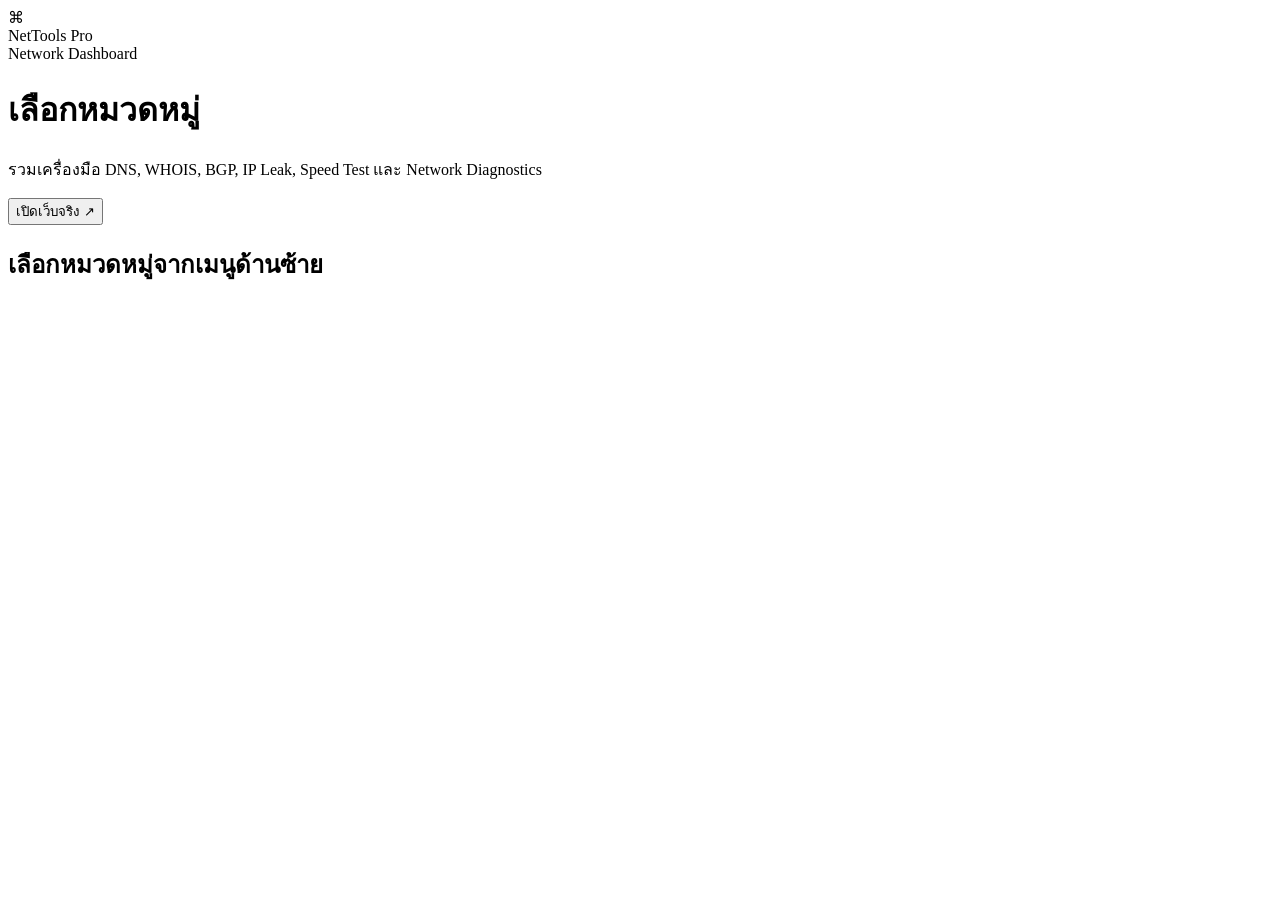
==== index.html @ 3ed97fb1 "Add split HTML entry point" ====
<!DOCTYPE html>
<html lang="th">
<head>
  <meta charset="UTF-8">
  <meta name="viewport" content="width=device-width, initial-scale=1.0">
  <title>NetTools Pro</title>
  <link rel="preconnect" href="https://fonts.googleapis.com">
  <link href="https://fonts.googleapis.com/css2?family=IBM+Plex+Sans+Thai:wght@400;500;600&family=IBM+Plex+Mono:wght@400;500&display=swap" rel="stylesheet">
  <link rel="stylesheet" href="style.css">
</head>
<body>
  <div class="app">
    <aside class="sidebar">
      <div class="brand">
        <div class="brand-icon">⌘</div>
        <div>
          <div class="brand-title">NetTools Pro</div>
          <div class="brand-sub">Network Dashboard</div>
        </div>
      </div>
      <nav class="nav-list" id="nav-list"></nav>
    </aside>

    <main class="main">
      <header class="topbar">
        <div class="topbar-info">
          <h1 id="page-title">เลือกหมวดหมู่</h1>
          <p id="page-sub">รวมเครื่องมือ DNS, WHOIS, BGP, IP Leak, Speed Test และ Network Diagnostics</p>
        </div>
        <div class="actions">
          <button class="btn ghost" id="btn-back" onclick="backToGrid()" hidden>← กลับ</button>
          <button class="btn primary" onclick="openCurrentTool()">เปิดเว็บจริง ↗</button>
        </div>
      </header>

      <section class="grid-wrap" id="grid-wrap">
        <div class="grid-header">
          <h2 id="grid-category-label">เลือกหมวดหมู่จากเมนูด้านซ้าย</h2>
        </div>
        <div class="grid" id="tools-grid"></div>
      </section>

      <section class="detail-panel" id="detail-panel" hidden>
        <div class="tab-bar">
          <button class="tab-btn active" id="tab-info-btn" onclick="switchTab('info')">รายละเอียด</button>
          <button class="tab-btn" id="tab-functions-btn" onclick="switchTab('functions')">ฟังก์ชัน</button>
          <button class="tab-btn" id="tab-iframe-btn" onclick="switchTab('iframe')">เปิดเว็บ</button>
        </div>

        <div class="tab-content active" id="tab-info">
          <div class="scroll" id="info-content"></div>
        </div>

        <div class="tab-content" id="tab-functions">
          <div class="scroll">
            <div class="section-title">คำอธิบายฟังก์ชัน JavaScript ทั้งหมด</div>
            <div class="function-grid" id="function-docs"></div>
          </div>
        </div>

        <div class="tab-content" id="tab-iframe">
          <div class="iframe-bar">
            <div class="url-box" id="iframe-url-display">about:blank</div>
            <button class="btn ghost" onclick="reloadIframe()">โหลดใหม่</button>
            <button class="btn primary" onclick="openInNewTab()">Tab ใหม่ ↗</button>
          </div>
          <div class="iframe-container">
            <div class="loading" id="iframe-loading"><div class="spinner"></div><span>กำลังโหลด...</span></div>
            <iframe id="main-iframe" title="External network tool" src="about:blank" sandbox="allow-scripts allow-same-origin allow-forms allow-popups allow-popups-to-escape-sandbox" onload="iframeLoaded()"></iframe>
            <div class="blocked" id="iframe-blocked" hidden>
              <h3>เว็บไซต์นี้อาจไม่อนุญาตให้เปิดใน iframe</h3>
              <p>บางเว็บตั้งค่า X-Frame-Options หรือ Content-Security-Policy ไว้ ให้กดเปิดใน Tab ใหม่แทน</p>
              <button class="btn primary" onclick="openInNewTab()">เปิดใน Tab ใหม่ ↗</button>
            </div>
          </div>
        </div>
      </section>
    </main>
  </div>
  <script src="script.js"></script>
</body>
</html>
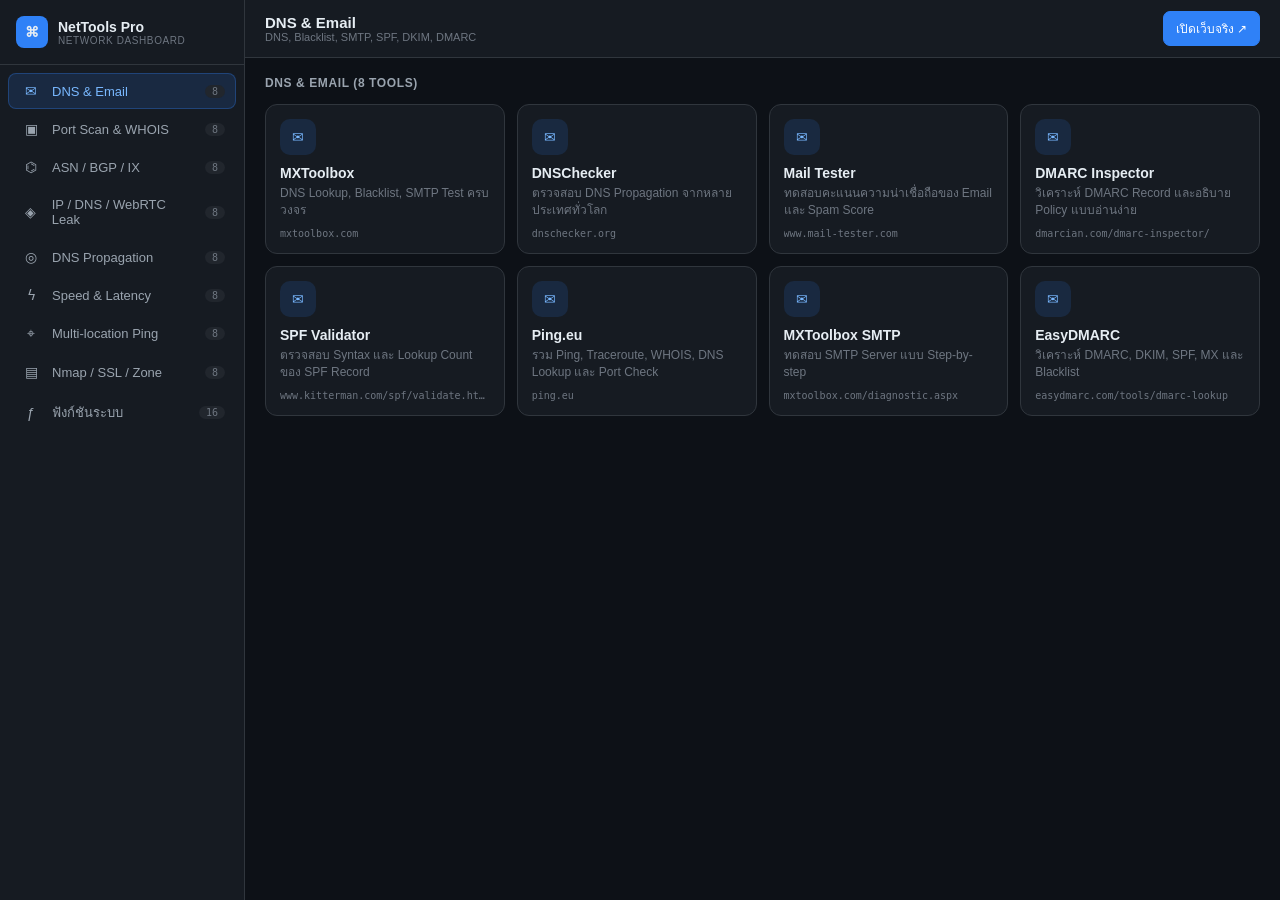
==== commit 3cacc8fe: "Rename function tab description to tool documentation" ====
--- a/index.html
+++ b/index.html
@@ -53,7 +53,7 @@
 
         <div class="tab-content" id="tab-functions">
           <div class="scroll">
-            <div class="section-title">คำอธิบายฟังก์ชัน JavaScript ทั้งหมด</div>
+            <div class="section-title">คำอธิบายเว็บไซต์ / เมนู / ข้อมูลในหน้านี้</div>
             <div class="function-grid" id="function-docs"></div>
           </div>
         </div>
--- a/style.css
+++ b/style.css
@@ -0,0 +1,3 @@
+*{box-sizing:border-box;margin:0;padding:0}
+:root{--bg:#0d1117;--bg2:#161b22;--bg3:#1c2128;--bg4:#21262d;--border:#30363d;--border2:#3d444d;--text:#e6edf3;--text2:#9aa4af;--text3:#6e7681;--accent:#2f81f7;--accent2:#1f6feb;--green:#3fb950;--yellow:#d29922;--red:#f85149;--purple:#a371f7;--orange:#f0883e;--font:'IBM Plex Sans Thai',sans-serif;--mono:'IBM Plex Mono',monospace}
+html,body{height:100%;overflow:hidden}body{font-family:var(--font);background:var(--bg);color:var(--text);font-size:14px}.app{display:flex;height:100vh}.sidebar{width:245px;background:var(--bg2);border-right:1px solid var(--border);display:flex;flex-direction:column}.brand{padding:16px;border-bottom:1px solid var(--border);display:flex;align-items:center;gap:10px}.brand-icon{width:32px;height:32px;border-radius:8px;background:var(--accent);display:grid;place-items:center;font-weight:700}.brand-title{font-weight:600}.brand-sub{font-size:10px;color:var(--text3);text-transform:uppercase;letter-spacing:.06em}.nav-list{padding:8px;overflow:auto}.nav-item{display:flex;align-items:center;gap:9px;padding:9px 10px;margin-bottom:2px;border-radius:8px;color:var(--text2);cursor:pointer;border:1px solid transparent;transition:.15s}.nav-item:hover{background:var(--bg3);color:var(--text)}.nav-item.active{background:rgba(47,129,247,.15);color:#79b8ff;border-color:rgba(47,129,247,.3)}.nav-icon{width:24px;text-align:center}.nav-label{font-size:13px;font-weight:500}.nav-badge{margin-left:auto;font-family:var(--mono);font-size:10px;background:var(--bg4);color:var(--text3);padding:1px 7px;border-radius:99px}.main{flex:1;display:flex;flex-direction:column;min-width:0}.topbar{height:58px;display:flex;align-items:center;gap:12px;padding:0 20px;border-bottom:1px solid var(--border);background:var(--bg2)}.topbar-info{flex:1;min-width:0}.topbar h1{font-size:15px}.topbar p{font-size:11px;color:var(--text3);white-space:nowrap;overflow:hidden;text-overflow:ellipsis}.actions{display:flex;gap:8px}.btn{border:1px solid var(--border2);border-radius:7px;padding:7px 12px;font-family:var(--font);font-size:12px;font-weight:500;cursor:pointer;white-space:nowrap}.btn.primary{background:var(--accent);border-color:var(--accent);color:white}.btn.primary:hover{background:var(--accent2)}.btn.ghost{background:transparent;color:var(--text2)}.btn.ghost:hover{background:var(--bg4);color:var(--text)}.grid-wrap{flex:1;overflow:auto;padding:18px 20px}.grid-header{display:flex;justify-content:space-between;margin-bottom:14px}.grid-header h2,.section-title{font-size:12px;color:var(--text2);letter-spacing:.05em;text-transform:uppercase}.grid{display:grid;grid-template-columns:repeat(auto-fill,minmax(210px,1fr));gap:12px}.tool-card{background:var(--bg2);border:1px solid var(--border);border-radius:12px;padding:14px;cursor:pointer;transition:.15s;min-height:132px}.tool-card:hover{background:var(--bg3);border-color:var(--border2);transform:translateY(-1px)}.tool-top{display:flex;justify-content:space-between;gap:10px;margin-bottom:10px}.tool-icon{width:36px;height:36px;border-radius:10px;display:grid;place-items:center}.tool-open{opacity:0;height:27px}.tool-card:hover .tool-open{opacity:1}.tool-name{font-size:14px;font-weight:600;margin-bottom:4px}.tool-desc{font-size:12px;color:var(--text3);line-height:1.45}.tool-url{font-family:var(--mono);font-size:10px;color:var(--text3);margin-top:8px;white-space:nowrap;overflow:hidden;text-overflow:ellipsis}.detail-panel{flex:1;display:flex;flex-direction:column;overflow:hidden}.detail-panel[hidden],.grid-wrap[hidden],#btn-back[hidden]{display:none}.tab-bar{display:flex;background:var(--bg2);border-bottom:1px solid var(--border);padding:0 20px}.tab-btn{background:none;border:0;border-bottom:2px solid transparent;color:var(--text3);font-family:var(--font);font-size:13px;padding:12px 15px;cursor:pointer}.tab-btn:hover{color:var(--text2)}.tab-btn.active{color:#79b8ff;border-bottom-color:var(--accent)}.tab-content{display:none;flex:1;overflow:hidden}.tab-content.active{display:flex;flex-direction:column}.scroll{flex:1;overflow:auto;padding:22px}.hero{display:flex;gap:15px;align-items:flex-start;border-bottom:1px solid var(--border);padding-bottom:18px;margin-bottom:18px}.hero-icon{width:54px;height:54px;border-radius:14px;display:grid;place-items:center;font-size:24px}.hero h2{font-size:20px;margin-bottom:4px}.hero-url{font-family:var(--mono);font-size:11px;color:var(--text3);margin-bottom:8px}.tags{display:flex;gap:6px;flex-wrap:wrap}.tag{font-size:11px;padding:2px 8px;border:1px solid var(--border2);border-radius:99px;color:#79b8ff;background:rgba(47,129,247,.1)}.info-section{margin-bottom:18px}.info-section h3{font-size:12px;color:var(--text3);text-transform:uppercase;letter-spacing:.06em;margin-bottom:9px}.info-section p,.info-section li{color:var(--text2);line-height:1.65}.info-section ul{padding-left:18px}.meta-grid{display:grid;grid-template-columns:repeat(auto-fit,minmax(150px,1fr));gap:8px}.meta{background:var(--bg2);border:1px solid var(--border);border-radius:10px;padding:10px}.meta span{display:block;font-size:10px;color:var(--text3);text-transform:uppercase}.meta b{font-size:13px}.function-grid{display:grid;grid-template-columns:repeat(auto-fill,minmax(280px,1fr));gap:12px;margin-top:14px}.function-card{background:var(--bg2);border:1px solid var(--border);border-radius:12px;padding:14px}.function-card code{font-family:var(--mono);color:#79b8ff;font-size:13px}.function-card p{color:var(--text2);line-height:1.55;margin:8px 0}.function-card ul{padding-left:18px;color:var(--text3);line-height:1.55;font-size:12px}.iframe-bar{display:flex;gap:10px;align-items:center;background:var(--bg3);border-bottom:1px solid var(--border);padding:9px 20px}.url-box{flex:1;font-family:var(--mono);font-size:12px;color:var(--text2);background:var(--bg);border:1px solid var(--border);border-radius:7px;padding:7px 10px;white-space:nowrap;overflow:hidden;text-overflow:ellipsis}.iframe-container{position:relative;flex:1;overflow:hidden}.iframe-container iframe{width:100%;height:100%;border:0;background:white}.loading,.blocked{position:absolute;inset:0;display:flex;align-items:center;justify-content:center;flex-direction:column;gap:12px;background:var(--bg);z-index:2;text-align:center;padding:20px}.loading[hidden],.blocked[hidden]{display:none}.spinner{width:30px;height:30px;border-radius:50%;border:2px solid var(--border2);border-top-color:var(--accent);animation:spin .8s linear infinite}@keyframes spin{to{transform:rotate(360deg)}}.blocked p{max-width:440px;color:var(--text3);line-height:1.6}.c-blue{background:rgba(47,129,247,.14);color:#79b8ff}.c-orange{background:rgba(240,136,62,.14);color:var(--orange)}.c-purple{background:rgba(163,113,247,.14);color:var(--purple)}.c-red{background:rgba(248,81,73,.12);color:#ffa198}.c-teal{background:rgba(86,211,100,.12);color:#56d364}.c-yellow{background:rgba(210,153,34,.14);color:var(--yellow)}.c-green{background:rgba(63,185,80,.14);color:var(--green)}.c-pink{background:rgba(219,97,162,.12);color:#f778ba}@media(max-width:760px){.sidebar{width:190px}.grid{grid-template-columns:1fr}.function-grid{grid-template-columns:1fr}.topbar{padding:0 12px}.btn{padding:6px 9px}.scroll{padding:16px}}
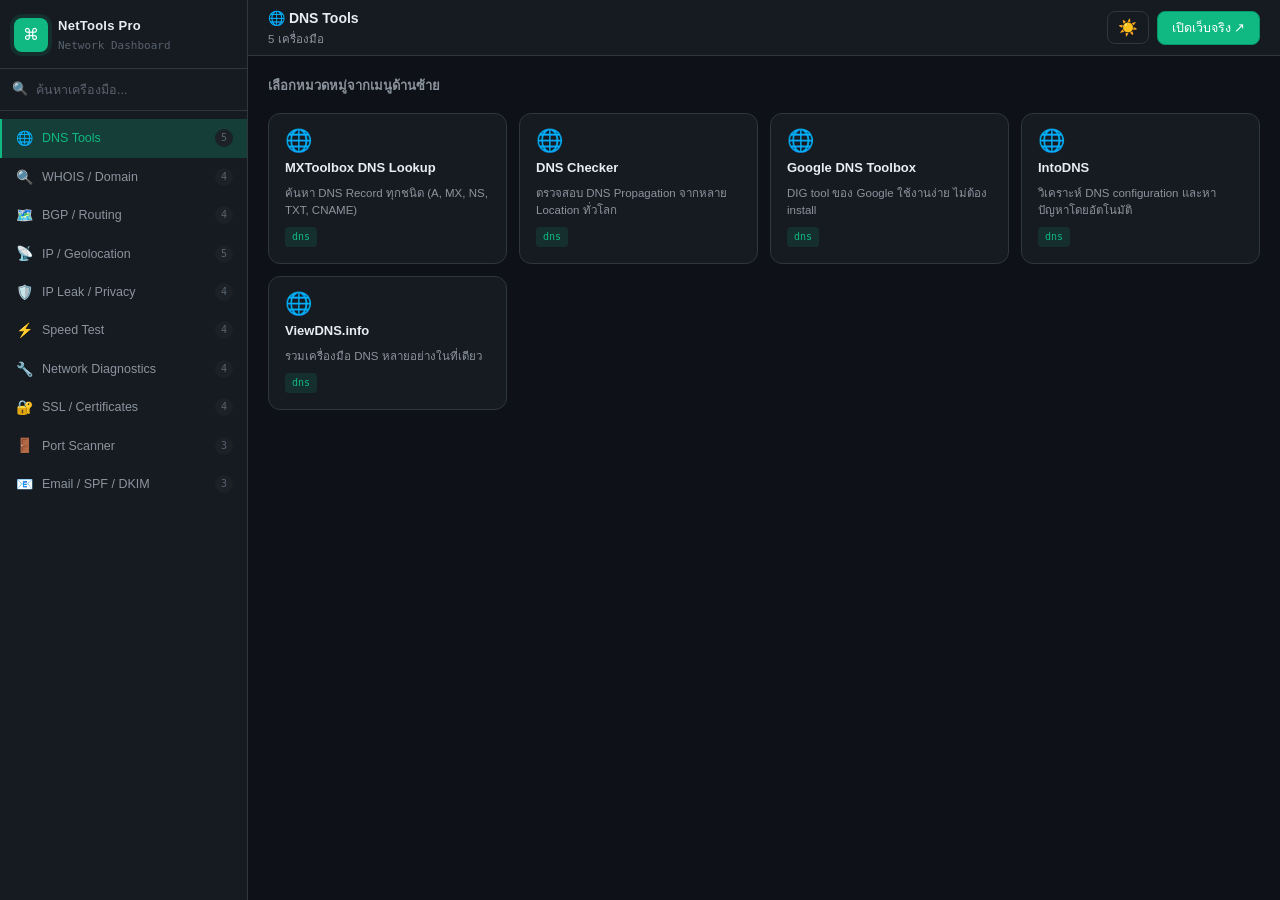
==== commit 03fa3f32: "feat: add all missing features - index.html: meta description, Open Graph tags, favicon SVG, CSP hea" ====
--- a/index.html
+++ b/index.html
@@ -1,37 +1,106 @@
 <!DOCTYPE html>
-<html lang="th">
+<html lang="th" data-theme="dark">
 <head>
   <meta charset="UTF-8">
   <meta name="viewport" content="width=device-width, initial-scale=1.0">
-  <title>NetTools Pro</title>
+  <meta name="description" content="NetTools Pro — รวมเครื่องมือ Network สำหรับ DNS, WHOIS, BGP, IP Leak, Speed Test และ Network Diagnostics ในที่เดียว">
+
+  <!-- Open Graph / Social Preview -->
+  <meta property="og:type" content="website">
+  <meta property="og:url" content="https://tools-network.vercel.app/">
+  <meta property="og:title" content="NetTools Pro — Network Dashboard">
+  <meta property="og:description" content="รวมเครื่องมือ Network สำหรับ DNS, WHOIS, BGP, IP Leak, Speed Test และ Network Diagnostics ในที่เดียว">
+  <meta property="og:image" content="https://tools-network.vercel.app/og-image.png">
+  <meta name="twitter:card" content="summary_large_image">
+  <meta name="twitter:title" content="NetTools Pro — Network Dashboard">
+  <meta name="twitter:description" content="รวมเครื่องมือ Network ในที่เดียว">
+
+  <!-- Security -->
+  <meta http-equiv="Content-Security-Policy" content="default-src 'self' https:; script-src 'self' 'unsafe-inline'; style-src 'self' 'unsafe-inline' https://fonts.googleapis.com; font-src https://fonts.gstatic.com; frame-src *;">
+
+  <!-- Favicon (SVG inline data URI) -->
+  <link rel="icon" type="image/svg+xml" href="data:image/svg+xml,<svg xmlns='http://www.w3.org/2000/svg' viewBox='0 0 32 32'><rect width='32' height='32' rx='8' fill='%2310b981'/><text x='16' y='22' text-anchor='middle' font-size='18' font-family='monospace' fill='white'>⌘</text></svg>">
+  <link rel="apple-touch-icon" href="data:image/svg+xml,<svg xmlns='http://www.w3.org/2000/svg' viewBox='0 0 32 32'><rect width='32' height='32' rx='8' fill='%2310b981'/><text x='16' y='22' text-anchor='middle' font-size='18' font-family='monospace' fill='white'>⌘</text></svg>">
+
+  <title>NetTools Pro — Network Dashboard</title>
+
   <link rel="preconnect" href="https://fonts.googleapis.com">
   <link href="https://fonts.googleapis.com/css2?family=IBM+Plex+Sans+Thai:wght@400;500;600&family=IBM+Plex+Mono:wght@400;500&display=swap" rel="stylesheet">
   <link rel="stylesheet" href="style.css">
 </head>
 <body>
+  <noscript>
+    <div style="padding:2rem;text-align:center;font-family:sans-serif;background:#1a1a1a;color:#fff;min-height:100vh;display:flex;align-items:center;justify-content:center;flex-direction:column;">
+      <h2>⚠️ JavaScript ถูกปิดใช้งาน</h2>
+      <p>NetTools Pro ต้องการ JavaScript เพื่อแสดงเครื่องมือ กรุณาเปิดใช้งาน JavaScript ในเบราว์เซอร์ของคุณ</p>
+    </div>
+  </noscript>
+
   <div class="app">
-    <aside class="sidebar">
+
+    <!-- Mobile overlay backdrop -->
+    <div class="sidebar-backdrop" id="sidebar-backdrop" onclick="closeSidebar()"></div>
+
+    <aside class="sidebar" id="sidebar">
       <div class="brand">
         <div class="brand-icon">⌘</div>
         <div>
           <div class="brand-title">NetTools Pro</div>
           <div class="brand-sub">Network Dashboard</div>
         </div>
+        <button class="sidebar-close-btn" onclick="closeSidebar()" aria-label="ปิดเมนู">✕</button>
       </div>
+
+      <!-- Search box in sidebar -->
+      <div class="sidebar-search">
+        <span class="search-icon">🔍</span>
+        <input
+          type="search"
+          id="tool-search"
+          placeholder="ค้นหาเครื่องมือ..."
+          autocomplete="off"
+          oninput="handleSearch(this.value)"
+        >
+        <button class="search-clear" id="search-clear" onclick="clearSearch()" hidden>✕</button>
+      </div>
+
       <nav class="nav-list" id="nav-list"></nav>
+
+      <!-- Favorites section -->
+      <div class="sidebar-section" id="favorites-section" hidden>
+        <div class="sidebar-section-title">⭐ รายการโปรด</div>
+        <nav class="nav-list fav-nav" id="fav-nav-list"></nav>
+      </div>
     </aside>
 
     <main class="main">
       <header class="topbar">
-        <div class="topbar-info">
-          <h1 id="page-title">เลือกหมวดหมู่</h1>
-          <p id="page-sub">รวมเครื่องมือ DNS, WHOIS, BGP, IP Leak, Speed Test และ Network Diagnostics</p>
+        <div class="topbar-left">
+          <!-- Mobile hamburger -->
+          <button class="hamburger-btn" id="hamburger-btn" onclick="openSidebar()" aria-label="เปิดเมนู">
+            <span></span><span></span><span></span>
+          </button>
+          <div class="topbar-info">
+            <h1 id="page-title">เลือกหมวดหมู่</h1>
+            <p id="page-sub">รวมเครื่องมือ DNS, WHOIS, BGP, IP Leak, Speed Test และ Network Diagnostics</p>
+          </div>
         </div>
         <div class="actions">
+          <button class="btn ghost icon-btn" id="theme-toggle" onclick="toggleTheme()" title="สลับธีม" aria-label="สลับ Dark/Light Mode">
+            <span id="theme-icon">☀️</span>
+          </button>
           <button class="btn ghost" id="btn-back" onclick="backToGrid()" hidden>← กลับ</button>
           <button class="btn primary" onclick="openCurrentTool()">เปิดเว็บจริง ↗</button>
         </div>
       </header>
+
+      <!-- Search results panel -->
+      <section class="search-results-wrap" id="search-results-wrap" hidden>
+        <div class="grid-header">
+          <h2 id="search-results-label">ผลการค้นหา</h2>
+        </div>
+        <div class="grid" id="search-results-grid"></div>
+      </section>
 
       <section class="grid-wrap" id="grid-wrap">
         <div class="grid-header">
@@ -62,13 +131,21 @@
           <div class="iframe-bar">
             <div class="url-box" id="iframe-url-display">about:blank</div>
             <button class="btn ghost" onclick="reloadIframe()">โหลดใหม่</button>
+            <button class="btn ghost icon-btn" onclick="copyCurrentUrl()" title="คัดลอก URL" aria-label="คัดลอก URL">📋</button>
             <button class="btn primary" onclick="openInNewTab()">Tab ใหม่ ↗</button>
           </div>
           <div class="iframe-container">
             <div class="loading" id="iframe-loading"><div class="spinner"></div><span>กำลังโหลด...</span></div>
-            <iframe id="main-iframe" title="External network tool" src="about:blank" sandbox="allow-scripts allow-same-origin allow-forms allow-popups allow-popups-to-escape-sandbox" onload="iframeLoaded()"></iframe>
+            <iframe
+              id="main-iframe"
+              title="External network tool"
+              src="about:blank"
+              sandbox="allow-scripts allow-forms allow-popups allow-popups-to-escape-sandbox"
+              onload="iframeLoaded()"
+              onerror="iframeError()"
+            ></iframe>
             <div class="blocked" id="iframe-blocked" hidden>
-              <h3>เว็บไซต์นี้อาจไม่อนุญาตให้เปิดใน iframe</h3>
+              <h3>🚫 เว็บไซต์นี้ไม่อนุญาตให้เปิดใน iframe</h3>
               <p>บางเว็บตั้งค่า X-Frame-Options หรือ Content-Security-Policy ไว้ ให้กดเปิดใน Tab ใหม่แทน</p>
               <button class="btn primary" onclick="openInNewTab()">เปิดใน Tab ใหม่ ↗</button>
             </div>
@@ -77,6 +154,7 @@
       </section>
     </main>
   </div>
+
   <script src="script.js"></script>
 </body>
 </html>
--- a/style.css
+++ b/style.css
@@ -1,3 +1,670 @@
-*{box-sizing:border-box;margin:0;padding:0}
-:root{--bg:#0d1117;--bg2:#161b22;--bg3:#1c2128;--bg4:#21262d;--border:#30363d;--border2:#3d444d;--text:#e6edf3;--text2:#9aa4af;--text3:#6e7681;--accent:#2f81f7;--accent2:#1f6feb;--green:#3fb950;--yellow:#d29922;--red:#f85149;--purple:#a371f7;--orange:#f0883e;--font:'IBM Plex Sans Thai',sans-serif;--mono:'IBM Plex Mono',monospace}
-html,body{height:100%;overflow:hidden}body{font-family:var(--font);background:var(--bg);color:var(--text);font-size:14px}.app{display:flex;height:100vh}.sidebar{width:245px;background:var(--bg2);border-right:1px solid var(--border);display:flex;flex-direction:column}.brand{padding:16px;border-bottom:1px solid var(--border);display:flex;align-items:center;gap:10px}.brand-icon{width:32px;height:32px;border-radius:8px;background:var(--accent);display:grid;place-items:center;font-weight:700}.brand-title{font-weight:600}.brand-sub{font-size:10px;color:var(--text3);text-transform:uppercase;letter-spacing:.06em}.nav-list{padding:8px;overflow:auto}.nav-item{display:flex;align-items:center;gap:9px;padding:9px 10px;margin-bottom:2px;border-radius:8px;color:var(--text2);cursor:pointer;border:1px solid transparent;transition:.15s}.nav-item:hover{background:var(--bg3);color:var(--text)}.nav-item.active{background:rgba(47,129,247,.15);color:#79b8ff;border-color:rgba(47,129,247,.3)}.nav-icon{width:24px;text-align:center}.nav-label{font-size:13px;font-weight:500}.nav-badge{margin-left:auto;font-family:var(--mono);font-size:10px;background:var(--bg4);color:var(--text3);padding:1px 7px;border-radius:99px}.main{flex:1;display:flex;flex-direction:column;min-width:0}.topbar{height:58px;display:flex;align-items:center;gap:12px;padding:0 20px;border-bottom:1px solid var(--border);background:var(--bg2)}.topbar-info{flex:1;min-width:0}.topbar h1{font-size:15px}.topbar p{font-size:11px;color:var(--text3);white-space:nowrap;overflow:hidden;text-overflow:ellipsis}.actions{display:flex;gap:8px}.btn{border:1px solid var(--border2);border-radius:7px;padding:7px 12px;font-family:var(--font);font-size:12px;font-weight:500;cursor:pointer;white-space:nowrap}.btn.primary{background:var(--accent);border-color:var(--accent);color:white}.btn.primary:hover{background:var(--accent2)}.btn.ghost{background:transparent;color:var(--text2)}.btn.ghost:hover{background:var(--bg4);color:var(--text)}.grid-wrap{flex:1;overflow:auto;padding:18px 20px}.grid-header{display:flex;justify-content:space-between;margin-bottom:14px}.grid-header h2,.section-title{font-size:12px;color:var(--text2);letter-spacing:.05em;text-transform:uppercase}.grid{display:grid;grid-template-columns:repeat(auto-fill,minmax(210px,1fr));gap:12px}.tool-card{background:var(--bg2);border:1px solid var(--border);border-radius:12px;padding:14px;cursor:pointer;transition:.15s;min-height:132px}.tool-card:hover{background:var(--bg3);border-color:var(--border2);transform:translateY(-1px)}.tool-top{display:flex;justify-content:space-between;gap:10px;margin-bottom:10px}.tool-icon{width:36px;height:36px;border-radius:10px;display:grid;place-items:center}.tool-open{opacity:0;height:27px}.tool-card:hover .tool-open{opacity:1}.tool-name{font-size:14px;font-weight:600;margin-bottom:4px}.tool-desc{font-size:12px;color:var(--text3);line-height:1.45}.tool-url{font-family:var(--mono);font-size:10px;color:var(--text3);margin-top:8px;white-space:nowrap;overflow:hidden;text-overflow:ellipsis}.detail-panel{flex:1;display:flex;flex-direction:column;overflow:hidden}.detail-panel[hidden],.grid-wrap[hidden],#btn-back[hidden]{display:none}.tab-bar{display:flex;background:var(--bg2);border-bottom:1px solid var(--border);padding:0 20px}.tab-btn{background:none;border:0;border-bottom:2px solid transparent;color:var(--text3);font-family:var(--font);font-size:13px;padding:12px 15px;cursor:pointer}.tab-btn:hover{color:var(--text2)}.tab-btn.active{color:#79b8ff;border-bottom-color:var(--accent)}.tab-content{display:none;flex:1;overflow:hidden}.tab-content.active{display:flex;flex-direction:column}.scroll{flex:1;overflow:auto;padding:22px}.hero{display:flex;gap:15px;align-items:flex-start;border-bottom:1px solid var(--border);padding-bottom:18px;margin-bottom:18px}.hero-icon{width:54px;height:54px;border-radius:14px;display:grid;place-items:center;font-size:24px}.hero h2{font-size:20px;margin-bottom:4px}.hero-url{font-family:var(--mono);font-size:11px;color:var(--text3);margin-bottom:8px}.tags{display:flex;gap:6px;flex-wrap:wrap}.tag{font-size:11px;padding:2px 8px;border:1px solid var(--border2);border-radius:99px;color:#79b8ff;background:rgba(47,129,247,.1)}.info-section{margin-bottom:18px}.info-section h3{font-size:12px;color:var(--text3);text-transform:uppercase;letter-spacing:.06em;margin-bottom:9px}.info-section p,.info-section li{color:var(--text2);line-height:1.65}.info-section ul{padding-left:18px}.meta-grid{display:grid;grid-template-columns:repeat(auto-fit,minmax(150px,1fr));gap:8px}.meta{background:var(--bg2);border:1px solid var(--border);border-radius:10px;padding:10px}.meta span{display:block;font-size:10px;color:var(--text3);text-transform:uppercase}.meta b{font-size:13px}.function-grid{display:grid;grid-template-columns:repeat(auto-fill,minmax(280px,1fr));gap:12px;margin-top:14px}.function-card{background:var(--bg2);border:1px solid var(--border);border-radius:12px;padding:14px}.function-card code{font-family:var(--mono);color:#79b8ff;font-size:13px}.function-card p{color:var(--text2);line-height:1.55;margin:8px 0}.function-card ul{padding-left:18px;color:var(--text3);line-height:1.55;font-size:12px}.iframe-bar{display:flex;gap:10px;align-items:center;background:var(--bg3);border-bottom:1px solid var(--border);padding:9px 20px}.url-box{flex:1;font-family:var(--mono);font-size:12px;color:var(--text2);background:var(--bg);border:1px solid var(--border);border-radius:7px;padding:7px 10px;white-space:nowrap;overflow:hidden;text-overflow:ellipsis}.iframe-container{position:relative;flex:1;overflow:hidden}.iframe-container iframe{width:100%;height:100%;border:0;background:white}.loading,.blocked{position:absolute;inset:0;display:flex;align-items:center;justify-content:center;flex-direction:column;gap:12px;background:var(--bg);z-index:2;text-align:center;padding:20px}.loading[hidden],.blocked[hidden]{display:none}.spinner{width:30px;height:30px;border-radius:50%;border:2px solid var(--border2);border-top-color:var(--accent);animation:spin .8s linear infinite}@keyframes spin{to{transform:rotate(360deg)}}.blocked p{max-width:440px;color:var(--text3);line-height:1.6}.c-blue{background:rgba(47,129,247,.14);color:#79b8ff}.c-orange{background:rgba(240,136,62,.14);color:var(--orange)}.c-purple{background:rgba(163,113,247,.14);color:var(--purple)}.c-red{background:rgba(248,81,73,.12);color:#ffa198}.c-teal{background:rgba(86,211,100,.12);color:#56d364}.c-yellow{background:rgba(210,153,34,.14);color:var(--yellow)}.c-green{background:rgba(63,185,80,.14);color:var(--green)}.c-pink{background:rgba(219,97,162,.12);color:#f778ba}@media(max-width:760px){.sidebar{width:190px}.grid{grid-template-columns:1fr}.function-grid{grid-template-columns:1fr}.topbar{padding:0 12px}.btn{padding:6px 9px}.scroll{padding:16px}}
+/* ─── CSS Variables ─────────────────────────────────── */
+:root {
+  --bg: #0e1117;
+  --bg2: #161b22;
+  --bg3: #1c2128;
+  --border: #30363d;
+  --text: #e6edf3;
+  --text2: #8b949e;
+  --text3: #58626d;
+  --accent: #10b981;
+  --accent2: #059669;
+  --accent-dim: rgba(16,185,129,.12);
+  --accent-dim2: rgba(16,185,129,.22);
+  --danger: #f85149;
+  --warn: #d29922;
+  --radius: 8px;
+  --radius-lg: 12px;
+  --sidebar-w: 248px;
+  --topbar-h: 56px;
+  --font: 'IBM Plex Sans Thai', sans-serif;
+  --mono: 'IBM Plex Mono', monospace;
+  --shadow: 0 4px 24px rgba(0,0,0,.4);
+  --transition: .18s ease;
+}
+
+[data-theme="light"] {
+  --bg: #f6f8fa;
+  --bg2: #ffffff;
+  --bg3: #f0f2f5;
+  --border: #d0d7de;
+  --text: #1f2328;
+  --text2: #636c76;
+  --text3: #9198a1;
+  --accent: #0d9668;
+  --accent2: #0a7a56;
+  --accent-dim: rgba(13,150,104,.1);
+  --accent-dim2: rgba(13,150,104,.2);
+  --shadow: 0 4px 24px rgba(0,0,0,.1);
+}
+
+/* ─── Reset & Base ──────────────────────────────────── */
+*, *::before, *::after { box-sizing: border-box; margin: 0; padding: 0; }
+
+html { font-size: 14px; -webkit-font-smoothing: antialiased; }
+
+body {
+  font-family: var(--font);
+  background: var(--bg);
+  color: var(--text);
+  line-height: 1.6;
+  min-height: 100vh;
+  transition: background var(--transition), color var(--transition);
+}
+
+/* ─── Layout ─────────────────────────────────────────── */
+.app {
+  display: flex;
+  height: 100vh;
+  overflow: hidden;
+}
+
+/* ─── Sidebar ────────────────────────────────────────── */
+.sidebar {
+  width: var(--sidebar-w);
+  background: var(--bg2);
+  border-right: 1px solid var(--border);
+  display: flex;
+  flex-direction: column;
+  gap: 0;
+  overflow: hidden;
+  flex-shrink: 0;
+  transition: background var(--transition), border-color var(--transition);
+  z-index: 100;
+}
+
+.sidebar-backdrop {
+  display: none;
+  position: fixed;
+  inset: 0;
+  background: rgba(0,0,0,.55);
+  z-index: 99;
+  backdrop-filter: blur(2px);
+}
+
+/* Brand */
+.brand {
+  display: flex;
+  align-items: center;
+  gap: 10px;
+  padding: 16px 14px 14px;
+  border-bottom: 1px solid var(--border);
+  flex-shrink: 0;
+}
+
+.brand-icon {
+  width: 34px; height: 34px;
+  background: var(--accent);
+  border-radius: 8px;
+  display: flex; align-items: center; justify-content: center;
+  font-size: 16px; color: #fff;
+  flex-shrink: 0;
+  box-shadow: 0 0 0 4px var(--accent-dim);
+}
+
+.brand-title { font-size: 13px; font-weight: 600; color: var(--text); letter-spacing: .02em; }
+.brand-sub { font-size: 11px; color: var(--text3); font-family: var(--mono); }
+
+.sidebar-close-btn {
+  display: none;
+  margin-left: auto;
+  background: none;
+  border: none;
+  color: var(--text2);
+  font-size: 16px;
+  cursor: pointer;
+  padding: 4px 6px;
+  border-radius: 4px;
+  transition: color var(--transition);
+}
+.sidebar-close-btn:hover { color: var(--text); }
+
+/* Sidebar Search */
+.sidebar-search {
+  display: flex;
+  align-items: center;
+  gap: 8px;
+  padding: 10px 12px;
+  border-bottom: 1px solid var(--border);
+  flex-shrink: 0;
+}
+
+.search-icon { font-size: 13px; flex-shrink: 0; color: var(--text3); }
+
+.sidebar-search input {
+  flex: 1;
+  background: none;
+  border: none;
+  outline: none;
+  font-size: 12.5px;
+  font-family: var(--font);
+  color: var(--text);
+  caret-color: var(--accent);
+}
+.sidebar-search input::placeholder { color: var(--text3); }
+
+.search-clear {
+  background: none; border: none;
+  color: var(--text3); cursor: pointer;
+  font-size: 11px; padding: 2px 4px;
+  border-radius: 3px;
+  transition: color var(--transition);
+}
+.search-clear:hover { color: var(--danger); }
+
+/* Nav */
+.nav-list {
+  flex: 1;
+  overflow-y: auto;
+  padding: 8px 0;
+  scrollbar-width: thin;
+  scrollbar-color: var(--border) transparent;
+}
+
+.nav-list::-webkit-scrollbar { width: 4px; }
+.nav-list::-webkit-scrollbar-thumb { background: var(--border); border-radius: 4px; }
+
+.nav-item {
+  display: flex;
+  align-items: center;
+  gap: 9px;
+  padding: 8px 14px;
+  cursor: pointer;
+  color: var(--text2);
+  font-size: 12.5px;
+  font-weight: 500;
+  border-left: 2px solid transparent;
+  transition: all var(--transition);
+  user-select: none;
+}
+.nav-item:hover { background: var(--accent-dim); color: var(--text); }
+.nav-item.active {
+  background: var(--accent-dim2);
+  color: var(--accent);
+  border-left-color: var(--accent);
+}
+.nav-icon { font-size: 14px; flex-shrink: 0; }
+.nav-count {
+  margin-left: auto;
+  font-size: 10px;
+  font-family: var(--mono);
+  color: var(--text3);
+  background: var(--bg3);
+  padding: 1px 6px;
+  border-radius: 10px;
+}
+
+/* Sidebar sections (favorites) */
+.sidebar-section { border-top: 1px solid var(--border); padding-top: 4px; flex-shrink: 0; }
+.sidebar-section-title {
+  font-size: 10px;
+  text-transform: uppercase;
+  letter-spacing: .08em;
+  color: var(--text3);
+  padding: 8px 14px 4px;
+  font-weight: 600;
+}
+.fav-nav { flex: unset; max-height: 160px; }
+
+/* ─── Main ───────────────────────────────────────────── */
+.main {
+  flex: 1;
+  display: flex;
+  flex-direction: column;
+  overflow: hidden;
+  min-width: 0;
+}
+
+/* ─── Topbar ─────────────────────────────────────────── */
+.topbar {
+  display: flex;
+  align-items: center;
+  justify-content: space-between;
+  gap: 12px;
+  padding: 0 20px;
+  height: var(--topbar-h);
+  border-bottom: 1px solid var(--border);
+  background: var(--bg2);
+  flex-shrink: 0;
+  transition: background var(--transition), border-color var(--transition);
+}
+
+.topbar-left {
+  display: flex;
+  align-items: center;
+  gap: 12px;
+  min-width: 0;
+}
+
+.topbar-info { min-width: 0; }
+.topbar-info h1 {
+  font-size: 14px;
+  font-weight: 600;
+  color: var(--text);
+  white-space: nowrap;
+  overflow: hidden;
+  text-overflow: ellipsis;
+}
+.topbar-info p {
+  font-size: 11.5px;
+  color: var(--text2);
+  white-space: nowrap;
+  overflow: hidden;
+  text-overflow: ellipsis;
+}
+
+.hamburger-btn {
+  display: none;
+  flex-direction: column;
+  gap: 4px;
+  background: none;
+  border: none;
+  cursor: pointer;
+  padding: 6px;
+  border-radius: var(--radius);
+  flex-shrink: 0;
+  transition: background var(--transition);
+}
+.hamburger-btn:hover { background: var(--accent-dim); }
+.hamburger-btn span {
+  display: block;
+  width: 18px; height: 2px;
+  background: var(--text2);
+  border-radius: 2px;
+  transition: background var(--transition);
+}
+
+.actions { display: flex; gap: 8px; align-items: center; flex-shrink: 0; }
+
+/* ─── Buttons ────────────────────────────────────────── */
+.btn {
+  padding: 6px 14px;
+  border-radius: var(--radius);
+  font-size: 12.5px;
+  font-family: var(--font);
+  font-weight: 500;
+  cursor: pointer;
+  border: 1px solid transparent;
+  transition: all var(--transition);
+  white-space: nowrap;
+}
+.btn.primary {
+  background: var(--accent);
+  color: #fff;
+  border-color: var(--accent2);
+}
+.btn.primary:hover { background: var(--accent2); }
+
+.btn.ghost {
+  background: transparent;
+  color: var(--text2);
+  border-color: var(--border);
+}
+.btn.ghost:hover { background: var(--bg3); color: var(--text); border-color: var(--text3); }
+
+.btn.icon-btn { padding: 6px 10px; font-size: 14px; }
+
+/* ─── Grid ───────────────────────────────────────────── */
+.grid-wrap, .search-results-wrap {
+  flex: 1;
+  overflow-y: auto;
+  padding: 20px;
+}
+
+.grid-header {
+  display: flex;
+  align-items: center;
+  justify-content: space-between;
+  margin-bottom: 16px;
+}
+.grid-header h2 {
+  font-size: 13px;
+  font-weight: 600;
+  color: var(--text2);
+}
+
+.grid {
+  display: grid;
+  grid-template-columns: repeat(auto-fill, minmax(200px, 1fr));
+  gap: 12px;
+}
+
+.tool-card {
+  background: var(--bg2);
+  border: 1px solid var(--border);
+  border-radius: var(--radius-lg);
+  padding: 16px;
+  cursor: pointer;
+  transition: all var(--transition);
+  position: relative;
+  overflow: hidden;
+  display: flex;
+  flex-direction: column;
+  gap: 8px;
+}
+.tool-card::before {
+  content: '';
+  position: absolute;
+  inset: 0;
+  background: var(--accent-dim);
+  opacity: 0;
+  transition: opacity var(--transition);
+}
+.tool-card:hover { border-color: var(--accent); transform: translateY(-2px); box-shadow: var(--shadow); }
+.tool-card:hover::before { opacity: 1; }
+.tool-card:active { transform: translateY(0); }
+
+.tool-card-icon { font-size: 22px; line-height: 1; }
+.tool-card-name {
+  font-size: 13px;
+  font-weight: 600;
+  color: var(--text);
+  line-height: 1.3;
+}
+.tool-card-desc {
+  font-size: 11.5px;
+  color: var(--text2);
+  line-height: 1.5;
+  flex: 1;
+}
+.tool-card-tag {
+  font-size: 10px;
+  font-family: var(--mono);
+  color: var(--accent);
+  background: var(--accent-dim);
+  padding: 2px 7px;
+  border-radius: 4px;
+  align-self: flex-start;
+}
+
+/* Favorite button on card */
+.tool-card-fav {
+  position: absolute;
+  top: 10px; right: 10px;
+  background: none; border: none;
+  font-size: 14px; cursor: pointer;
+  opacity: 0;
+  transition: opacity var(--transition);
+  color: var(--text3);
+  padding: 3px;
+  border-radius: 4px;
+}
+.tool-card:hover .tool-card-fav { opacity: 1; }
+.tool-card-fav.active { opacity: 1; color: #f59e0b; }
+.tool-card-fav:hover { color: #f59e0b; }
+
+/* Empty state */
+.empty-state {
+  grid-column: 1/-1;
+  text-align: center;
+  padding: 48px 24px;
+  color: var(--text3);
+}
+.empty-state .empty-icon { font-size: 32px; margin-bottom: 12px; }
+.empty-state p { font-size: 13px; }
+
+/* ─── Detail Panel ───────────────────────────────────── */
+.detail-panel {
+  flex: 1;
+  display: flex;
+  flex-direction: column;
+  overflow: hidden;
+  min-height: 0;
+}
+
+.tab-bar {
+  display: flex;
+  gap: 0;
+  border-bottom: 1px solid var(--border);
+  padding: 0 20px;
+  background: var(--bg2);
+  flex-shrink: 0;
+}
+
+.tab-btn {
+  padding: 12px 16px;
+  background: none;
+  border: none;
+  border-bottom: 2px solid transparent;
+  color: var(--text2);
+  font-size: 13px;
+  font-family: var(--font);
+  font-weight: 500;
+  cursor: pointer;
+  transition: all var(--transition);
+  margin-bottom: -1px;
+}
+.tab-btn:hover { color: var(--text); }
+.tab-btn.active { color: var(--accent); border-bottom-color: var(--accent); }
+
+.tab-content { display: none; flex: 1; overflow: hidden; min-height: 0; }
+.tab-content.active { display: flex; flex-direction: column; }
+
+.scroll {
+  flex: 1;
+  overflow-y: auto;
+  padding: 20px;
+  scrollbar-width: thin;
+  scrollbar-color: var(--border) transparent;
+}
+.scroll::-webkit-scrollbar { width: 6px; }
+.scroll::-webkit-scrollbar-thumb { background: var(--border); border-radius: 6px; }
+
+/* Info content */
+#info-content .tool-title {
+  font-size: 20px;
+  font-weight: 700;
+  color: var(--text);
+  margin-bottom: 6px;
+  display: flex;
+  align-items: center;
+  gap: 12px;
+}
+#info-content .tool-url {
+  font-family: var(--mono);
+  font-size: 12px;
+  color: var(--accent);
+  margin-bottom: 16px;
+  word-break: break-all;
+}
+#info-content .tool-desc {
+  font-size: 13.5px;
+  color: var(--text2);
+  line-height: 1.7;
+  margin-bottom: 20px;
+}
+#info-content .tags { display: flex; gap: 8px; flex-wrap: wrap; margin-bottom: 20px; }
+#info-content .tag {
+  font-size: 11px; font-family: var(--mono);
+  background: var(--bg3); color: var(--text2);
+  border: 1px solid var(--border);
+  padding: 3px 9px; border-radius: 20px;
+}
+
+.action-row {
+  display: flex;
+  gap: 10px;
+  flex-wrap: wrap;
+  align-items: center;
+  margin-bottom: 20px;
+}
+.action-row .btn { display: flex; align-items: center; gap: 6px; }
+
+/* Function docs */
+.section-title {
+  font-size: 11px;
+  text-transform: uppercase;
+  letter-spacing: .08em;
+  color: var(--text3);
+  font-weight: 700;
+  margin-bottom: 14px;
+}
+.function-grid {
+  display: grid;
+  grid-template-columns: repeat(auto-fill, minmax(180px, 1fr));
+  gap: 10px;
+}
+.function-item {
+  background: var(--bg3);
+  border: 1px solid var(--border);
+  border-radius: var(--radius);
+  padding: 12px;
+}
+.function-item-name {
+  font-size: 12.5px;
+  font-weight: 600;
+  color: var(--text);
+  margin-bottom: 4px;
+}
+.function-item-desc { font-size: 11.5px; color: var(--text2); line-height: 1.5; }
+
+/* Iframe tab */
+.iframe-bar {
+  display: flex;
+  align-items: center;
+  gap: 8px;
+  padding: 8px 16px;
+  border-bottom: 1px solid var(--border);
+  background: var(--bg2);
+  flex-shrink: 0;
+  flex-wrap: wrap;
+}
+.url-box {
+  flex: 1;
+  font-family: var(--mono);
+  font-size: 11.5px;
+  color: var(--text2);
+  background: var(--bg3);
+  border: 1px solid var(--border);
+  border-radius: var(--radius);
+  padding: 6px 10px;
+  overflow: hidden;
+  text-overflow: ellipsis;
+  white-space: nowrap;
+  min-width: 0;
+  cursor: text;
+}
+
+.iframe-container { flex: 1; position: relative; overflow: hidden; }
+
+iframe {
+  width: 100%; height: 100%;
+  border: none;
+  display: block;
+  background: white;
+}
+
+.loading {
+  position: absolute;
+  inset: 0;
+  display: flex;
+  flex-direction: column;
+  align-items: center;
+  justify-content: center;
+  gap: 12px;
+  background: var(--bg);
+  color: var(--text2);
+  font-size: 13px;
+  z-index: 2;
+}
+.spinner {
+  width: 28px; height: 28px;
+  border: 3px solid var(--border);
+  border-top-color: var(--accent);
+  border-radius: 50%;
+  animation: spin .7s linear infinite;
+}
+@keyframes spin { to { transform: rotate(360deg); } }
+
+.blocked {
+  position: absolute;
+  inset: 0;
+  display: flex;
+  flex-direction: column;
+  align-items: center;
+  justify-content: center;
+  gap: 12px;
+  background: var(--bg);
+  text-align: center;
+  padding: 32px;
+  z-index: 2;
+}
+.blocked h3 { font-size: 15px; color: var(--text); }
+.blocked p { font-size: 12.5px; color: var(--text2); max-width: 380px; line-height: 1.6; }
+
+/* ─── Toast notification ─────────────────────────────── */
+.toast {
+  position: fixed;
+  bottom: 24px;
+  right: 24px;
+  background: var(--bg2);
+  border: 1px solid var(--border);
+  border-radius: var(--radius);
+  padding: 10px 16px;
+  font-size: 13px;
+  color: var(--text);
+  box-shadow: var(--shadow);
+  z-index: 9999;
+  display: flex;
+  align-items: center;
+  gap: 8px;
+  transform: translateY(80px);
+  opacity: 0;
+  transition: all .3s cubic-bezier(.34,1.56,.64,1);
+  pointer-events: none;
+}
+.toast.show {
+  transform: translateY(0);
+  opacity: 1;
+}
+.toast.success { border-color: var(--accent); }
+.toast-icon { font-size: 15px; }
+
+/* ─── Theme toggle ───────────────────────────────────── */
+#theme-toggle { font-size: 16px; }
+
+/* ─── Responsive ─────────────────────────────────────── */
+@media (max-width: 768px) {
+  .sidebar {
+    position: fixed;
+    top: 0; left: 0;
+    height: 100%;
+    transform: translateX(-100%);
+    transition: transform .25s cubic-bezier(.4,0,.2,1);
+    box-shadow: var(--shadow);
+  }
+  .sidebar.open { transform: translateX(0); }
+  .sidebar.open ~ .sidebar-backdrop { display: block; }
+  .sidebar-backdrop { display: none; }
+  .sidebar-close-btn { display: flex; align-items: center; }
+
+  .hamburger-btn { display: flex; }
+
+  .main { width: 100%; }
+
+  .topbar { padding: 0 12px; }
+  .topbar-info p { display: none; }
+  .topbar-info h1 { font-size: 13px; }
+
+  .actions .btn.ghost:not(.icon-btn) { display: none; }
+
+  .grid { grid-template-columns: repeat(auto-fill, minmax(150px, 1fr)); gap: 8px; }
+  .grid-wrap, .search-results-wrap { padding: 12px; }
+  .scroll { padding: 14px; }
+}
+
+@media (max-width: 480px) {
+  .grid { grid-template-columns: 1fr 1fr; }
+  .iframe-bar { padding: 6px 10px; }
+  .url-box { display: none; }
+}
+
+/* ─── Utility ────────────────────────────────────────── */
+[hidden] { display: none !important; }
+
+.highlight {
+  background: var(--warn);
+  color: #1c1c1c;
+  border-radius: 2px;
+  padding: 0 2px;
+}
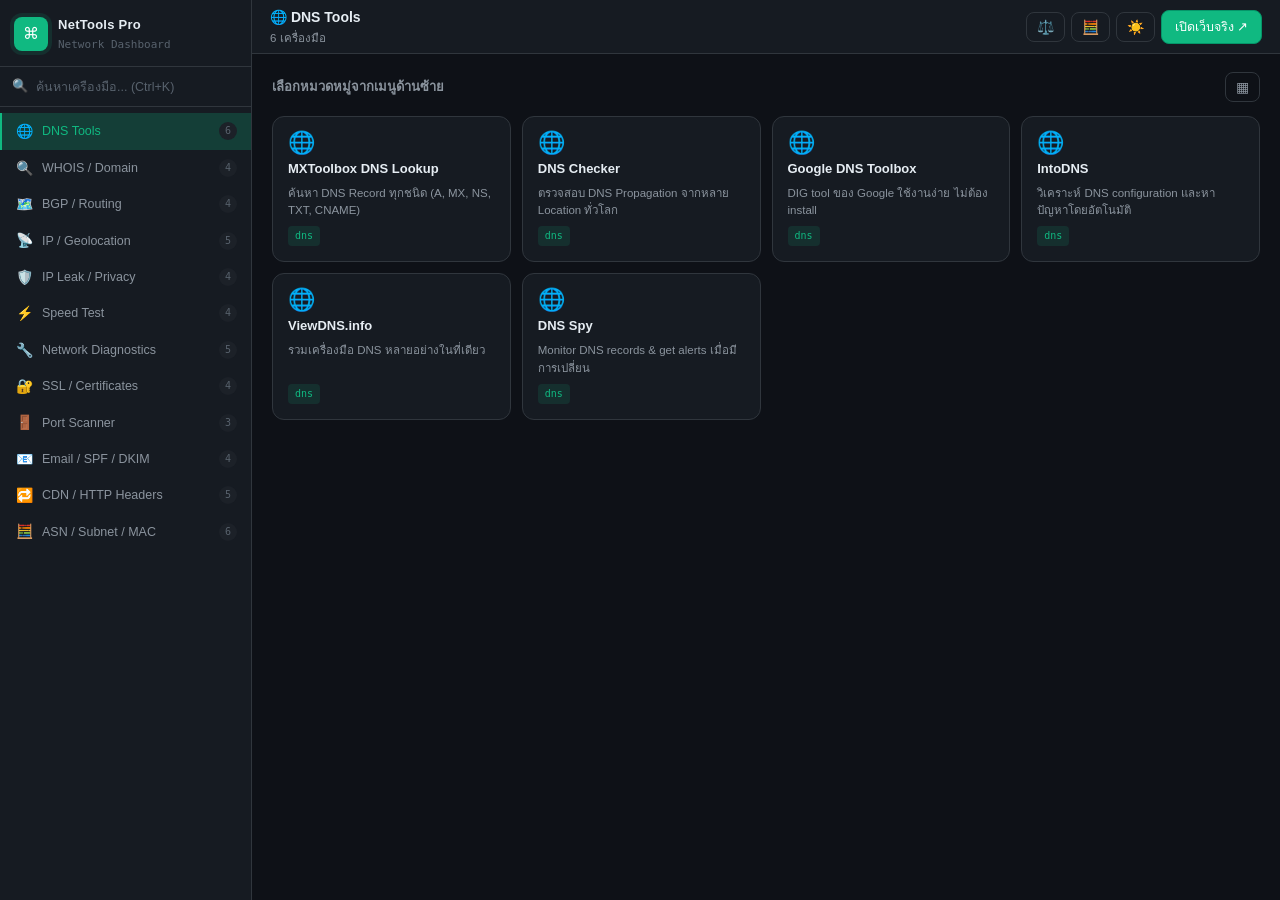
==== commit aea9b751: "feat: major upgrade — all requested features New Features: - Quick Launch Bar: pin tools, 1-click ac" ====
--- a/index.html
+++ b/index.html
@@ -4,8 +4,6 @@
   <meta charset="UTF-8">
   <meta name="viewport" content="width=device-width, initial-scale=1.0">
   <meta name="description" content="NetTools Pro — รวมเครื่องมือ Network สำหรับ DNS, WHOIS, BGP, IP Leak, Speed Test และ Network Diagnostics ในที่เดียว">
-
-  <!-- Open Graph / Social Preview -->
   <meta property="og:type" content="website">
   <meta property="og:url" content="https://tools-network.vercel.app/">
   <meta property="og:title" content="NetTools Pro — Network Dashboard">
@@ -14,16 +12,12 @@
   <meta name="twitter:card" content="summary_large_image">
   <meta name="twitter:title" content="NetTools Pro — Network Dashboard">
   <meta name="twitter:description" content="รวมเครื่องมือ Network ในที่เดียว">
-
-  <!-- Security -->
   <meta http-equiv="Content-Security-Policy" content="default-src 'self' https:; script-src 'self' 'unsafe-inline'; style-src 'self' 'unsafe-inline' https://fonts.googleapis.com; font-src https://fonts.gstatic.com; frame-src *;">
-
-  <!-- Favicon (SVG inline data URI) -->
   <link rel="icon" type="image/svg+xml" href="data:image/svg+xml,<svg xmlns='http://www.w3.org/2000/svg' viewBox='0 0 32 32'><rect width='32' height='32' rx='8' fill='%2310b981'/><text x='16' y='22' text-anchor='middle' font-size='18' font-family='monospace' fill='white'>⌘</text></svg>">
   <link rel="apple-touch-icon" href="data:image/svg+xml,<svg xmlns='http://www.w3.org/2000/svg' viewBox='0 0 32 32'><rect width='32' height='32' rx='8' fill='%2310b981'/><text x='16' y='22' text-anchor='middle' font-size='18' font-family='monospace' fill='white'>⌘</text></svg>">
-
+  <link rel="manifest" href="manifest.json">
+  <meta name="theme-color" content="#10b981">
   <title>NetTools Pro — Network Dashboard</title>
-
   <link rel="preconnect" href="https://fonts.googleapis.com">
   <link href="https://fonts.googleapis.com/css2?family=IBM+Plex+Sans+Thai:wght@400;500;600&family=IBM+Plex+Mono:wght@400;500&display=swap" rel="stylesheet">
   <link rel="stylesheet" href="style.css">
@@ -37,8 +31,6 @@
   </noscript>
 
   <div class="app">
-
-    <!-- Mobile overlay backdrop -->
     <div class="sidebar-backdrop" id="sidebar-backdrop" onclick="closeSidebar()"></div>
 
     <aside class="sidebar" id="sidebar">
@@ -51,22 +43,21 @@
         <button class="sidebar-close-btn" onclick="closeSidebar()" aria-label="ปิดเมนู">✕</button>
       </div>
 
-      <!-- Search box in sidebar -->
       <div class="sidebar-search">
         <span class="search-icon">🔍</span>
-        <input
-          type="search"
-          id="tool-search"
-          placeholder="ค้นหาเครื่องมือ..."
-          autocomplete="off"
-          oninput="handleSearch(this.value)"
-        >
+        <input type="search" id="tool-search" placeholder="ค้นหาเครื่องมือ... (Ctrl+K)" autocomplete="off" oninput="handleSearch(this.value)">
         <button class="search-clear" id="search-clear" onclick="clearSearch()" hidden>✕</button>
       </div>
 
       <nav class="nav-list" id="nav-list"></nav>
 
-      <!-- Favorites section -->
+      <!-- Recent Tools -->
+      <div class="sidebar-section" id="recent-section" hidden>
+        <div class="sidebar-section-title">🕐 เปิดล่าสุด</div>
+        <nav class="nav-list fav-nav" id="recent-nav-list"></nav>
+      </div>
+
+      <!-- Favorites -->
       <div class="sidebar-section" id="favorites-section" hidden>
         <div class="sidebar-section-title">⭐ รายการโปรด</div>
         <nav class="nav-list fav-nav" id="fav-nav-list"></nav>
@@ -76,84 +67,156 @@
     <main class="main">
       <header class="topbar">
         <div class="topbar-left">
-          <!-- Mobile hamburger -->
-          <button class="hamburger-btn" id="hamburger-btn" onclick="openSidebar()" aria-label="เปิดเมนู">
+          <button class="hamburger-btn" onclick="openSidebar()" aria-label="เปิดเมนู">
             <span></span><span></span><span></span>
           </button>
           <div class="topbar-info">
-            <h1 id="page-title">เลือกหมวดหมู่</h1>
-            <p id="page-sub">รวมเครื่องมือ DNS, WHOIS, BGP, IP Leak, Speed Test และ Network Diagnostics</p>
+            <h1 id="page-title">NetTools Pro</h1>
+            <p id="page-sub">รวมเครื่องมือ Network ในที่เดียว</p>
           </div>
         </div>
         <div class="actions">
-          <button class="btn ghost icon-btn" id="theme-toggle" onclick="toggleTheme()" title="สลับธีม" aria-label="สลับ Dark/Light Mode">
-            <span id="theme-icon">☀️</span>
-          </button>
+          <button class="btn ghost icon-btn" onclick="showCompare()" title="Compare Mode" id="compare-btn">⚖️</button>
+          <button class="btn ghost icon-btn" onclick="showSubnetCalc()" title="Subnet Calculator">🧮</button>
+          <button class="btn ghost icon-btn" id="theme-toggle" onclick="toggleTheme()" title="สลับธีม"><span id="theme-icon">☀️</span></button>
           <button class="btn ghost" id="btn-back" onclick="backToGrid()" hidden>← กลับ</button>
           <button class="btn primary" onclick="openCurrentTool()">เปิดเว็บจริง ↗</button>
         </div>
       </header>
 
-      <!-- Search results panel -->
-      <section class="search-results-wrap" id="search-results-wrap" hidden>
+      <!-- Quick Launch / Pinned Bar -->
+      <div class="quickbar" id="quickbar" hidden>
+        <span class="quickbar-label">📌 Pinned</span>
+        <div class="quickbar-list" id="quickbar-list"></div>
+        <button class="btn ghost icon-btn quickbar-manage" onclick="togglePinMode()" id="pin-mode-btn" title="จัดการ Pin">✏️</button>
+      </div>
+
+      <!-- Search results -->
+      <section class="grid-wrap" id="search-results-wrap" hidden>
         <div class="grid-header">
           <h2 id="search-results-label">ผลการค้นหา</h2>
         </div>
         <div class="grid" id="search-results-grid"></div>
       </section>
 
+      <!-- Main grid -->
       <section class="grid-wrap" id="grid-wrap">
         <div class="grid-header">
           <h2 id="grid-category-label">เลือกหมวดหมู่จากเมนูด้านซ้าย</h2>
+          <div class="grid-actions">
+            <button class="btn ghost icon-btn" id="view-toggle-btn" onclick="toggleGridView()" title="สลับมุมมอง">▦</button>
+          </div>
+        </div>
+        <div class="skeleton-grid" id="skeleton-grid">
+          <div class="skeleton-card"></div><div class="skeleton-card"></div>
+          <div class="skeleton-card"></div><div class="skeleton-card"></div>
+          <div class="skeleton-card"></div><div class="skeleton-card"></div>
         </div>
         <div class="grid" id="tools-grid"></div>
       </section>
 
+      <!-- Detail panel -->
       <section class="detail-panel" id="detail-panel" hidden>
         <div class="tab-bar">
           <button class="tab-btn active" id="tab-info-btn" onclick="switchTab('info')">รายละเอียด</button>
           <button class="tab-btn" id="tab-functions-btn" onclick="switchTab('functions')">ฟังก์ชัน</button>
           <button class="tab-btn" id="tab-iframe-btn" onclick="switchTab('iframe')">เปิดเว็บ</button>
         </div>
-
         <div class="tab-content active" id="tab-info">
           <div class="scroll" id="info-content"></div>
         </div>
-
         <div class="tab-content" id="tab-functions">
           <div class="scroll">
-            <div class="section-title">คำอธิบายเว็บไซต์ / เมนู / ข้อมูลในหน้านี้</div>
+            <div class="section-title">คำอธิบายฟังก์ชัน / เมนู / ข้อมูลในหน้านี้</div>
             <div class="function-grid" id="function-docs"></div>
           </div>
         </div>
-
         <div class="tab-content" id="tab-iframe">
           <div class="iframe-bar">
             <div class="url-box" id="iframe-url-display">about:blank</div>
             <button class="btn ghost" onclick="reloadIframe()">โหลดใหม่</button>
-            <button class="btn ghost icon-btn" onclick="copyCurrentUrl()" title="คัดลอก URL" aria-label="คัดลอก URL">📋</button>
+            <button class="btn ghost icon-btn" onclick="copyCurrentUrl()" title="คัดลอก URL">📋</button>
+            <button class="btn ghost icon-btn" onclick="shareCurrentTool()" title="แชร์ลิงก์">🔗</button>
             <button class="btn primary" onclick="openInNewTab()">Tab ใหม่ ↗</button>
           </div>
           <div class="iframe-container">
             <div class="loading" id="iframe-loading"><div class="spinner"></div><span>กำลังโหลด...</span></div>
-            <iframe
-              id="main-iframe"
-              title="External network tool"
-              src="about:blank"
+            <iframe id="main-iframe" title="External network tool" src="about:blank"
               sandbox="allow-scripts allow-forms allow-popups allow-popups-to-escape-sandbox"
-              onload="iframeLoaded()"
-              onerror="iframeError()"
-            ></iframe>
+              onload="iframeLoaded()" onerror="iframeError()"></iframe>
             <div class="blocked" id="iframe-blocked" hidden>
               <h3>🚫 เว็บไซต์นี้ไม่อนุญาตให้เปิดใน iframe</h3>
-              <p>บางเว็บตั้งค่า X-Frame-Options หรือ Content-Security-Policy ไว้ ให้กดเปิดใน Tab ใหม่แทน</p>
+              <p>บางเว็บตั้งค่า X-Frame-Options หรือ CSP ไว้ ให้กดเปิดใน Tab ใหม่แทน</p>
               <button class="btn primary" onclick="openInNewTab()">เปิดใน Tab ใหม่ ↗</button>
             </div>
           </div>
         </div>
       </section>
+
+      <!-- Compare Mode -->
+      <section class="compare-panel" id="compare-panel" hidden>
+        <div class="compare-header">
+          <h2>⚖️ Compare Mode — เปิด 2 เครื่องมือพร้อมกัน</h2>
+          <button class="btn ghost" onclick="hideCompare()">✕ ปิด</button>
+        </div>
+        <div class="compare-selectors">
+          <div class="compare-select-wrap">
+            <label>เครื่องมือที่ 1</label>
+            <select id="compare-select-a" onchange="loadCompareFrame('a')">
+              <option value="">-- เลือกเครื่องมือ --</option>
+            </select>
+          </div>
+          <div class="compare-select-wrap">
+            <label>เครื่องมือที่ 2</label>
+            <select id="compare-select-b" onchange="loadCompareFrame('b')">
+              <option value="">-- เลือกเครื่องมือ --</option>
+            </select>
+          </div>
+        </div>
+        <div class="compare-frames">
+          <div class="compare-frame-wrap">
+            <div class="compare-frame-bar" id="compare-bar-a">เลือกเครื่องมือด้านบน</div>
+            <div class="iframe-container">
+              <div class="loading" id="compare-loading-a"><div class="spinner"></div><span>กำลังโหลด...</span></div>
+              <iframe id="compare-iframe-a" src="about:blank" sandbox="allow-scripts allow-forms allow-popups allow-popups-to-escape-sandbox" onload="compareFrameLoaded('a')"></iframe>
+            </div>
+          </div>
+          <div class="compare-frame-wrap">
+            <div class="compare-frame-bar" id="compare-bar-b">เลือกเครื่องมือด้านบน</div>
+            <div class="iframe-container">
+              <div class="loading" id="compare-loading-b"><div class="spinner"></div><span>กำลังโหลด...</span></div>
+              <iframe id="compare-iframe-b" src="about:blank" sandbox="allow-scripts allow-forms allow-popups allow-popups-to-escape-sandbox" onload="compareFrameLoaded('b')"></iframe>
+            </div>
+          </div>
+        </div>
+      </section>
+
+      <!-- Subnet Calculator -->
+      <section class="subnet-panel" id="subnet-panel" hidden>
+        <div class="scroll">
+          <div class="subnet-header">
+            <h2>🧮 Subnet / CIDR Calculator</h2>
+            <button class="btn ghost" onclick="hideSubnetCalc()">✕ ปิด</button>
+          </div>
+          <div class="subnet-input-row">
+            <input type="text" id="subnet-input" placeholder="192.168.1.0/24 หรือ 10.0.0.1/255.255.255.0" class="subnet-input" oninput="calcSubnet(this.value)">
+          </div>
+          <div class="subnet-results" id="subnet-results"></div>
+          <div class="subnet-examples">
+            <span class="section-title">ตัวอย่าง:</span>
+            <button class="tag clickable" onclick="setSubnet('192.168.1.0/24')">192.168.1.0/24</button>
+            <button class="tag clickable" onclick="setSubnet('10.0.0.0/8')">10.0.0.0/8</button>
+            <button class="tag clickable" onclick="setSubnet('172.16.0.0/12')">172.16.0.0/12</button>
+            <button class="tag clickable" onclick="setSubnet('192.168.100.50/28')">192.168.100.50/28</button>
+            <button class="tag clickable" onclick="setSubnet('203.150.0.0/16')">203.150.0.0/16</button>
+          </div>
+        </div>
+      </section>
     </main>
   </div>
+
+  <!-- Toast -->
+  <div class="toast" id="toast"></div>
 
   <script src="script.js"></script>
 </body>
--- a/style.css
+++ b/style.css
@@ -1,670 +1,262 @@
-/* ─── CSS Variables ─────────────────────────────────── */
+/* ─── Variables ─────────────────────────────────────── */
 :root {
-  --bg: #0e1117;
-  --bg2: #161b22;
-  --bg3: #1c2128;
-  --border: #30363d;
-  --text: #e6edf3;
-  --text2: #8b949e;
-  --text3: #58626d;
-  --accent: #10b981;
-  --accent2: #059669;
-  --accent-dim: rgba(16,185,129,.12);
-  --accent-dim2: rgba(16,185,129,.22);
-  --danger: #f85149;
-  --warn: #d29922;
-  --radius: 8px;
-  --radius-lg: 12px;
-  --sidebar-w: 248px;
-  --topbar-h: 56px;
-  --font: 'IBM Plex Sans Thai', sans-serif;
-  --mono: 'IBM Plex Mono', monospace;
-  --shadow: 0 4px 24px rgba(0,0,0,.4);
-  --transition: .18s ease;
-}
-
+  --bg:#0e1117; --bg2:#161b22; --bg3:#1c2128; --bg4:#21262d;
+  --border:#30363d; --border2:#21262d;
+  --text:#e6edf3; --text2:#8b949e; --text3:#58626d;
+  --accent:#10b981; --accent2:#059669; --accent-dim:rgba(16,185,129,.12); --accent-dim2:rgba(16,185,129,.22);
+  --danger:#f85149; --warn:#d29922; --warn-dim:rgba(210,153,34,.15);
+  --radius:8px; --radius-lg:12px;
+  --sidebar-w:252px; --topbar-h:54px;
+  --font:'IBM Plex Sans Thai',sans-serif; --mono:'IBM Plex Mono',monospace;
+  --shadow:0 4px 24px rgba(0,0,0,.45); --shadow-sm:0 2px 8px rgba(0,0,0,.3);
+  --t:.17s ease;
+}
 [data-theme="light"] {
-  --bg: #f6f8fa;
-  --bg2: #ffffff;
-  --bg3: #f0f2f5;
-  --border: #d0d7de;
-  --text: #1f2328;
-  --text2: #636c76;
-  --text3: #9198a1;
-  --accent: #0d9668;
-  --accent2: #0a7a56;
-  --accent-dim: rgba(13,150,104,.1);
-  --accent-dim2: rgba(13,150,104,.2);
-  --shadow: 0 4px 24px rgba(0,0,0,.1);
-}
-
-/* ─── Reset & Base ──────────────────────────────────── */
-*, *::before, *::after { box-sizing: border-box; margin: 0; padding: 0; }
-
-html { font-size: 14px; -webkit-font-smoothing: antialiased; }
-
-body {
-  font-family: var(--font);
-  background: var(--bg);
-  color: var(--text);
-  line-height: 1.6;
-  min-height: 100vh;
-  transition: background var(--transition), color var(--transition);
-}
+  --bg:#f6f8fa; --bg2:#ffffff; --bg3:#f0f2f5; --bg4:#e8eaed;
+  --border:#d0d7de; --border2:#e8eaed;
+  --text:#1f2328; --text2:#636c76; --text3:#9198a1;
+  --accent:#0d9668; --accent2:#0a7a56; --accent-dim:rgba(13,150,104,.1); --accent-dim2:rgba(13,150,104,.2);
+  --shadow:0 4px 24px rgba(0,0,0,.1); --shadow-sm:0 2px 8px rgba(0,0,0,.08);
+}
+
+/* ─── Reset ──────────────────────────────────────────── */
+*,*::before,*::after{box-sizing:border-box;margin:0;padding:0}
+html{font-size:14px;-webkit-font-smoothing:antialiased}
+body{font-family:var(--font);background:var(--bg);color:var(--text);line-height:1.6;min-height:100vh;transition:background var(--t),color var(--t)}
 
 /* ─── Layout ─────────────────────────────────────────── */
-.app {
-  display: flex;
-  height: 100vh;
-  overflow: hidden;
-}
+.app{display:flex;height:100vh;overflow:hidden}
 
 /* ─── Sidebar ────────────────────────────────────────── */
-.sidebar {
-  width: var(--sidebar-w);
-  background: var(--bg2);
-  border-right: 1px solid var(--border);
-  display: flex;
-  flex-direction: column;
-  gap: 0;
-  overflow: hidden;
-  flex-shrink: 0;
-  transition: background var(--transition), border-color var(--transition);
-  z-index: 100;
-}
-
-.sidebar-backdrop {
-  display: none;
-  position: fixed;
-  inset: 0;
-  background: rgba(0,0,0,.55);
-  z-index: 99;
-  backdrop-filter: blur(2px);
-}
-
-/* Brand */
-.brand {
-  display: flex;
-  align-items: center;
-  gap: 10px;
-  padding: 16px 14px 14px;
-  border-bottom: 1px solid var(--border);
-  flex-shrink: 0;
-}
-
-.brand-icon {
-  width: 34px; height: 34px;
-  background: var(--accent);
-  border-radius: 8px;
-  display: flex; align-items: center; justify-content: center;
-  font-size: 16px; color: #fff;
-  flex-shrink: 0;
-  box-shadow: 0 0 0 4px var(--accent-dim);
-}
-
-.brand-title { font-size: 13px; font-weight: 600; color: var(--text); letter-spacing: .02em; }
-.brand-sub { font-size: 11px; color: var(--text3); font-family: var(--mono); }
-
-.sidebar-close-btn {
-  display: none;
-  margin-left: auto;
-  background: none;
-  border: none;
-  color: var(--text2);
-  font-size: 16px;
-  cursor: pointer;
-  padding: 4px 6px;
-  border-radius: 4px;
-  transition: color var(--transition);
-}
-.sidebar-close-btn:hover { color: var(--text); }
-
-/* Sidebar Search */
-.sidebar-search {
-  display: flex;
-  align-items: center;
-  gap: 8px;
-  padding: 10px 12px;
-  border-bottom: 1px solid var(--border);
-  flex-shrink: 0;
-}
-
-.search-icon { font-size: 13px; flex-shrink: 0; color: var(--text3); }
-
-.sidebar-search input {
-  flex: 1;
-  background: none;
-  border: none;
-  outline: none;
-  font-size: 12.5px;
-  font-family: var(--font);
-  color: var(--text);
-  caret-color: var(--accent);
-}
-.sidebar-search input::placeholder { color: var(--text3); }
-
-.search-clear {
-  background: none; border: none;
-  color: var(--text3); cursor: pointer;
-  font-size: 11px; padding: 2px 4px;
-  border-radius: 3px;
-  transition: color var(--transition);
-}
-.search-clear:hover { color: var(--danger); }
-
-/* Nav */
-.nav-list {
-  flex: 1;
-  overflow-y: auto;
-  padding: 8px 0;
-  scrollbar-width: thin;
-  scrollbar-color: var(--border) transparent;
-}
-
-.nav-list::-webkit-scrollbar { width: 4px; }
-.nav-list::-webkit-scrollbar-thumb { background: var(--border); border-radius: 4px; }
-
-.nav-item {
-  display: flex;
-  align-items: center;
-  gap: 9px;
-  padding: 8px 14px;
-  cursor: pointer;
-  color: var(--text2);
-  font-size: 12.5px;
-  font-weight: 500;
-  border-left: 2px solid transparent;
-  transition: all var(--transition);
-  user-select: none;
-}
-.nav-item:hover { background: var(--accent-dim); color: var(--text); }
-.nav-item.active {
-  background: var(--accent-dim2);
-  color: var(--accent);
-  border-left-color: var(--accent);
-}
-.nav-icon { font-size: 14px; flex-shrink: 0; }
-.nav-count {
-  margin-left: auto;
-  font-size: 10px;
-  font-family: var(--mono);
-  color: var(--text3);
-  background: var(--bg3);
-  padding: 1px 6px;
-  border-radius: 10px;
-}
-
-/* Sidebar sections (favorites) */
-.sidebar-section { border-top: 1px solid var(--border); padding-top: 4px; flex-shrink: 0; }
-.sidebar-section-title {
-  font-size: 10px;
-  text-transform: uppercase;
-  letter-spacing: .08em;
-  color: var(--text3);
-  padding: 8px 14px 4px;
-  font-weight: 600;
-}
-.fav-nav { flex: unset; max-height: 160px; }
+.sidebar{width:var(--sidebar-w);background:var(--bg2);border-right:1px solid var(--border);display:flex;flex-direction:column;overflow:hidden;flex-shrink:0;z-index:100;transition:background var(--t),border-color var(--t)}
+.sidebar-backdrop{display:none;position:fixed;inset:0;background:rgba(0,0,0,.55);z-index:99;backdrop-filter:blur(2px)}
+
+.brand{display:flex;align-items:center;gap:10px;padding:15px 14px 13px;border-bottom:1px solid var(--border);flex-shrink:0}
+.brand-icon{width:34px;height:34px;background:var(--accent);border-radius:8px;display:flex;align-items:center;justify-content:center;font-size:16px;color:#fff;flex-shrink:0;box-shadow:0 0 0 4px var(--accent-dim)}
+.brand-title{font-size:13px;font-weight:600;color:var(--text);letter-spacing:.02em}
+.brand-sub{font-size:11px;color:var(--text3);font-family:var(--mono)}
+.sidebar-close-btn{display:none;margin-left:auto;background:none;border:none;color:var(--text2);font-size:16px;cursor:pointer;padding:4px 6px;border-radius:4px;transition:color var(--t)}
+.sidebar-close-btn:hover{color:var(--text)}
+
+.sidebar-search{display:flex;align-items:center;gap:8px;padding:9px 12px;border-bottom:1px solid var(--border);flex-shrink:0}
+.search-icon{font-size:13px;flex-shrink:0;color:var(--text3)}
+.sidebar-search input{flex:1;background:none;border:none;outline:none;font-size:12.5px;font-family:var(--font);color:var(--text);caret-color:var(--accent)}
+.sidebar-search input::placeholder{color:var(--text3)}
+.search-clear{background:none;border:none;color:var(--text3);cursor:pointer;font-size:11px;padding:2px 4px;border-radius:3px;transition:color var(--t)}
+.search-clear:hover{color:var(--danger)}
+
+.nav-list{flex:1;overflow-y:auto;padding:6px 0;scrollbar-width:thin;scrollbar-color:var(--border) transparent}
+.nav-list::-webkit-scrollbar{width:4px}
+.nav-list::-webkit-scrollbar-thumb{background:var(--border);border-radius:4px}
+
+.nav-item{display:flex;align-items:center;gap:9px;padding:7px 14px;cursor:pointer;color:var(--text2);font-size:12.5px;font-weight:500;border-left:2px solid transparent;transition:all var(--t);user-select:none}
+.nav-item:hover{background:var(--accent-dim);color:var(--text)}
+.nav-item.active{background:var(--accent-dim2);color:var(--accent);border-left-color:var(--accent)}
+.nav-icon{font-size:14px;flex-shrink:0}
+.nav-count{margin-left:auto;font-size:10px;font-family:var(--mono);color:var(--text3);background:var(--bg3);padding:1px 6px;border-radius:10px}
+
+.sidebar-section{border-top:1px solid var(--border);padding-top:4px;flex-shrink:0}
+.sidebar-section-title{font-size:10px;text-transform:uppercase;letter-spacing:.08em;color:var(--text3);padding:8px 14px 4px;font-weight:700}
+.fav-nav{flex:unset;max-height:150px}
 
 /* ─── Main ───────────────────────────────────────────── */
-.main {
-  flex: 1;
-  display: flex;
-  flex-direction: column;
-  overflow: hidden;
-  min-width: 0;
-}
+.main{flex:1;display:flex;flex-direction:column;overflow:hidden;min-width:0}
 
 /* ─── Topbar ─────────────────────────────────────────── */
-.topbar {
-  display: flex;
-  align-items: center;
-  justify-content: space-between;
-  gap: 12px;
-  padding: 0 20px;
-  height: var(--topbar-h);
-  border-bottom: 1px solid var(--border);
-  background: var(--bg2);
-  flex-shrink: 0;
-  transition: background var(--transition), border-color var(--transition);
-}
-
-.topbar-left {
-  display: flex;
-  align-items: center;
-  gap: 12px;
-  min-width: 0;
-}
-
-.topbar-info { min-width: 0; }
-.topbar-info h1 {
-  font-size: 14px;
-  font-weight: 600;
-  color: var(--text);
-  white-space: nowrap;
-  overflow: hidden;
-  text-overflow: ellipsis;
-}
-.topbar-info p {
-  font-size: 11.5px;
-  color: var(--text2);
-  white-space: nowrap;
-  overflow: hidden;
-  text-overflow: ellipsis;
-}
-
-.hamburger-btn {
-  display: none;
-  flex-direction: column;
-  gap: 4px;
-  background: none;
-  border: none;
-  cursor: pointer;
-  padding: 6px;
-  border-radius: var(--radius);
-  flex-shrink: 0;
-  transition: background var(--transition);
-}
-.hamburger-btn:hover { background: var(--accent-dim); }
-.hamburger-btn span {
-  display: block;
-  width: 18px; height: 2px;
-  background: var(--text2);
-  border-radius: 2px;
-  transition: background var(--transition);
-}
-
-.actions { display: flex; gap: 8px; align-items: center; flex-shrink: 0; }
+.topbar{display:flex;align-items:center;justify-content:space-between;gap:12px;padding:0 18px;height:var(--topbar-h);border-bottom:1px solid var(--border);background:var(--bg2);flex-shrink:0;transition:background var(--t),border-color var(--t)}
+.topbar-left{display:flex;align-items:center;gap:12px;min-width:0}
+.topbar-info{min-width:0}
+.topbar-info h1{font-size:14px;font-weight:600;color:var(--text);white-space:nowrap;overflow:hidden;text-overflow:ellipsis}
+.topbar-info p{font-size:11.5px;color:var(--text2);white-space:nowrap;overflow:hidden;text-overflow:ellipsis}
+.hamburger-btn{display:none;flex-direction:column;gap:4px;background:none;border:none;cursor:pointer;padding:6px;border-radius:var(--radius);flex-shrink:0;transition:background var(--t)}
+.hamburger-btn:hover{background:var(--accent-dim)}
+.hamburger-btn span{display:block;width:18px;height:2px;background:var(--text2);border-radius:2px}
+.actions{display:flex;gap:6px;align-items:center;flex-shrink:0}
+
+/* ─── Quick Launch Bar ───────────────────────────────── */
+.quickbar{display:flex;align-items:center;gap:8px;padding:6px 18px;border-bottom:1px solid var(--border);background:var(--bg2);flex-shrink:0;overflow-x:auto;scrollbar-width:none}
+.quickbar::-webkit-scrollbar{display:none}
+.quickbar-label{font-size:11px;color:var(--text3);white-space:nowrap;flex-shrink:0;font-family:var(--mono)}
+.quickbar-list{display:flex;gap:6px;align-items:center;flex:1;overflow-x:auto;scrollbar-width:none}
+.quickbar-list::-webkit-scrollbar{display:none}
+.quickbar-chip{display:flex;align-items:center;gap:5px;padding:4px 10px;background:var(--bg3);border:1px solid var(--border);border-radius:20px;font-size:11.5px;color:var(--text2);cursor:pointer;white-space:nowrap;transition:all var(--t);flex-shrink:0}
+.quickbar-chip:hover{background:var(--accent-dim);border-color:var(--accent);color:var(--accent)}
+.quickbar-chip .chip-icon{font-size:12px}
+.quickbar-chip .chip-remove{font-size:10px;color:var(--text3);margin-left:2px;padding:0 2px;border-radius:2px;background:none;border:none;cursor:pointer;line-height:1}
+.quickbar-chip .chip-remove:hover{color:var(--danger)}
+.quickbar-chip.pin-mode-active{border-style:dashed;border-color:var(--warn)}
+.quickbar-manage{font-size:12px;flex-shrink:0}
 
 /* ─── Buttons ────────────────────────────────────────── */
-.btn {
-  padding: 6px 14px;
-  border-radius: var(--radius);
-  font-size: 12.5px;
-  font-family: var(--font);
-  font-weight: 500;
-  cursor: pointer;
-  border: 1px solid transparent;
-  transition: all var(--transition);
-  white-space: nowrap;
-}
-.btn.primary {
-  background: var(--accent);
-  color: #fff;
-  border-color: var(--accent2);
-}
-.btn.primary:hover { background: var(--accent2); }
-
-.btn.ghost {
-  background: transparent;
-  color: var(--text2);
-  border-color: var(--border);
-}
-.btn.ghost:hover { background: var(--bg3); color: var(--text); border-color: var(--text3); }
-
-.btn.icon-btn { padding: 6px 10px; font-size: 14px; }
+.btn{padding:6px 13px;border-radius:var(--radius);font-size:12.5px;font-family:var(--font);font-weight:500;cursor:pointer;border:1px solid transparent;transition:all var(--t);white-space:nowrap;display:inline-flex;align-items:center;gap:5px}
+.btn.primary{background:var(--accent);color:#fff;border-color:var(--accent2)}
+.btn.primary:hover{background:var(--accent2)}
+.btn.ghost{background:transparent;color:var(--text2);border-color:var(--border)}
+.btn.ghost:hover{background:var(--bg3);color:var(--text);border-color:var(--text3)}
+.btn.icon-btn{padding:6px 10px;font-size:14px}
+.btn.danger{background:transparent;color:var(--danger);border-color:var(--danger)}
+.btn.danger:hover{background:rgba(248,81,73,.1)}
 
 /* ─── Grid ───────────────────────────────────────────── */
-.grid-wrap, .search-results-wrap {
-  flex: 1;
-  overflow-y: auto;
-  padding: 20px;
-}
-
-.grid-header {
-  display: flex;
-  align-items: center;
-  justify-content: space-between;
-  margin-bottom: 16px;
-}
-.grid-header h2 {
-  font-size: 13px;
-  font-weight: 600;
-  color: var(--text2);
-}
-
-.grid {
-  display: grid;
-  grid-template-columns: repeat(auto-fill, minmax(200px, 1fr));
-  gap: 12px;
-}
-
-.tool-card {
-  background: var(--bg2);
-  border: 1px solid var(--border);
-  border-radius: var(--radius-lg);
-  padding: 16px;
-  cursor: pointer;
-  transition: all var(--transition);
-  position: relative;
-  overflow: hidden;
-  display: flex;
-  flex-direction: column;
-  gap: 8px;
-}
-.tool-card::before {
-  content: '';
-  position: absolute;
-  inset: 0;
-  background: var(--accent-dim);
-  opacity: 0;
-  transition: opacity var(--transition);
-}
-.tool-card:hover { border-color: var(--accent); transform: translateY(-2px); box-shadow: var(--shadow); }
-.tool-card:hover::before { opacity: 1; }
-.tool-card:active { transform: translateY(0); }
-
-.tool-card-icon { font-size: 22px; line-height: 1; }
-.tool-card-name {
-  font-size: 13px;
-  font-weight: 600;
-  color: var(--text);
-  line-height: 1.3;
-}
-.tool-card-desc {
-  font-size: 11.5px;
-  color: var(--text2);
-  line-height: 1.5;
-  flex: 1;
-}
-.tool-card-tag {
-  font-size: 10px;
-  font-family: var(--mono);
-  color: var(--accent);
-  background: var(--accent-dim);
-  padding: 2px 7px;
-  border-radius: 4px;
-  align-self: flex-start;
-}
-
-/* Favorite button on card */
-.tool-card-fav {
-  position: absolute;
-  top: 10px; right: 10px;
-  background: none; border: none;
-  font-size: 14px; cursor: pointer;
-  opacity: 0;
-  transition: opacity var(--transition);
-  color: var(--text3);
-  padding: 3px;
-  border-radius: 4px;
-}
-.tool-card:hover .tool-card-fav { opacity: 1; }
-.tool-card-fav.active { opacity: 1; color: #f59e0b; }
-.tool-card-fav:hover { color: #f59e0b; }
+.grid-wrap{flex:1;overflow-y:auto;padding:18px 20px}
+.grid-header{display:flex;align-items:center;justify-content:space-between;margin-bottom:14px}
+.grid-header h2{font-size:13px;font-weight:600;color:var(--text2)}
+.grid-actions{display:flex;gap:6px}
+
+.grid{display:grid;grid-template-columns:repeat(auto-fill,minmax(200px,1fr));gap:11px}
+.grid.list-view{grid-template-columns:1fr}
+
+/* Skeleton */
+.skeleton-grid{display:grid;grid-template-columns:repeat(auto-fill,minmax(200px,1fr));gap:11px;margin-bottom:0}
+.skeleton-card{height:130px;background:var(--bg2);border:1px solid var(--border);border-radius:var(--radius-lg);position:relative;overflow:hidden}
+.skeleton-card::after{content:'';position:absolute;inset:0;background:linear-gradient(90deg,transparent 0%,rgba(255,255,255,.04) 50%,transparent 100%);animation:shimmer 1.4s infinite}
+@keyframes shimmer{0%{transform:translateX(-100%)}100%{transform:translateX(100%)}}
+
+/* Tool Card */
+.tool-card{background:var(--bg2);border:1px solid var(--border);border-radius:var(--radius-lg);padding:15px;cursor:pointer;transition:all var(--t);position:relative;overflow:hidden;display:flex;flex-direction:column;gap:7px}
+.tool-card::before{content:'';position:absolute;inset:0;background:var(--accent-dim);opacity:0;transition:opacity var(--t)}
+.tool-card:hover{border-color:var(--accent);transform:translateY(-2px);box-shadow:var(--shadow)}
+.tool-card:hover::before{opacity:1}
+.tool-card:active{transform:translateY(0)}
+.grid.list-view .tool-card{flex-direction:row;align-items:center;gap:12px;padding:11px 15px}
+.grid.list-view .tool-card-desc{display:none}
+
+.tool-card-icon{font-size:22px;line-height:1;flex-shrink:0}
+.tool-card-name{font-size:13px;font-weight:600;color:var(--text);line-height:1.3}
+.tool-card-desc{font-size:11.5px;color:var(--text2);line-height:1.5;flex:1}
+.tool-card-tag{font-size:10px;font-family:var(--mono);color:var(--accent);background:var(--accent-dim);padding:2px 7px;border-radius:4px;align-self:flex-start}
+.list-view .tool-card-tag{margin-left:auto}
+
+/* Stats badge */
+.tool-card-stats{font-size:10px;font-family:var(--mono);color:var(--text3);margin-top:auto}
+.list-view .tool-card-stats{margin-top:0;margin-left:8px}
+
+/* Action buttons on card */
+.tool-card-actions{position:absolute;top:9px;right:9px;display:flex;gap:4px;opacity:0;transition:opacity var(--t)}
+.tool-card:hover .tool-card-actions{opacity:1}
+.card-action-btn{background:var(--bg3);border:1px solid var(--border);font-size:12px;cursor:pointer;padding:3px 6px;border-radius:5px;color:var(--text3);transition:all var(--t);line-height:1}
+.card-action-btn:hover{color:var(--text);border-color:var(--text3)}
+.card-action-btn.fav-active{color:#f59e0b;border-color:#f59e0b;background:rgba(245,158,11,.1)}
+.card-action-btn.pin-active{color:var(--accent);border-color:var(--accent);background:var(--accent-dim)}
 
 /* Empty state */
-.empty-state {
-  grid-column: 1/-1;
-  text-align: center;
-  padding: 48px 24px;
-  color: var(--text3);
-}
-.empty-state .empty-icon { font-size: 32px; margin-bottom: 12px; }
-.empty-state p { font-size: 13px; }
+.empty-state{grid-column:1/-1;text-align:center;padding:48px 24px;color:var(--text3)}
+.empty-state .empty-icon{font-size:32px;margin-bottom:12px}
+.empty-state p{font-size:13px}
 
 /* ─── Detail Panel ───────────────────────────────────── */
-.detail-panel {
-  flex: 1;
-  display: flex;
-  flex-direction: column;
-  overflow: hidden;
-  min-height: 0;
-}
-
-.tab-bar {
-  display: flex;
-  gap: 0;
-  border-bottom: 1px solid var(--border);
-  padding: 0 20px;
-  background: var(--bg2);
-  flex-shrink: 0;
-}
-
-.tab-btn {
-  padding: 12px 16px;
-  background: none;
-  border: none;
-  border-bottom: 2px solid transparent;
-  color: var(--text2);
-  font-size: 13px;
-  font-family: var(--font);
-  font-weight: 500;
-  cursor: pointer;
-  transition: all var(--transition);
-  margin-bottom: -1px;
-}
-.tab-btn:hover { color: var(--text); }
-.tab-btn.active { color: var(--accent); border-bottom-color: var(--accent); }
-
-.tab-content { display: none; flex: 1; overflow: hidden; min-height: 0; }
-.tab-content.active { display: flex; flex-direction: column; }
-
-.scroll {
-  flex: 1;
-  overflow-y: auto;
-  padding: 20px;
-  scrollbar-width: thin;
-  scrollbar-color: var(--border) transparent;
-}
-.scroll::-webkit-scrollbar { width: 6px; }
-.scroll::-webkit-scrollbar-thumb { background: var(--border); border-radius: 6px; }
+.detail-panel{flex:1;display:flex;flex-direction:column;overflow:hidden;min-height:0}
+.tab-bar{display:flex;border-bottom:1px solid var(--border);padding:0 18px;background:var(--bg2);flex-shrink:0}
+.tab-btn{padding:11px 15px;background:none;border:none;border-bottom:2px solid transparent;color:var(--text2);font-size:13px;font-family:var(--font);font-weight:500;cursor:pointer;transition:all var(--t);margin-bottom:-1px}
+.tab-btn:hover{color:var(--text)}
+.tab-btn.active{color:var(--accent);border-bottom-color:var(--accent)}
+.tab-content{display:none;flex:1;overflow:hidden;min-height:0}
+.tab-content.active{display:flex;flex-direction:column}
+
+.scroll{flex:1;overflow-y:auto;padding:20px;scrollbar-width:thin;scrollbar-color:var(--border) transparent}
+.scroll::-webkit-scrollbar{width:6px}
+.scroll::-webkit-scrollbar-thumb{background:var(--border);border-radius:6px}
 
 /* Info content */
-#info-content .tool-title {
-  font-size: 20px;
-  font-weight: 700;
-  color: var(--text);
-  margin-bottom: 6px;
-  display: flex;
-  align-items: center;
-  gap: 12px;
-}
-#info-content .tool-url {
-  font-family: var(--mono);
-  font-size: 12px;
-  color: var(--accent);
-  margin-bottom: 16px;
-  word-break: break-all;
-}
-#info-content .tool-desc {
-  font-size: 13.5px;
-  color: var(--text2);
-  line-height: 1.7;
-  margin-bottom: 20px;
-}
-#info-content .tags { display: flex; gap: 8px; flex-wrap: wrap; margin-bottom: 20px; }
-#info-content .tag {
-  font-size: 11px; font-family: var(--mono);
-  background: var(--bg3); color: var(--text2);
-  border: 1px solid var(--border);
-  padding: 3px 9px; border-radius: 20px;
-}
-
-.action-row {
-  display: flex;
-  gap: 10px;
-  flex-wrap: wrap;
-  align-items: center;
-  margin-bottom: 20px;
-}
-.action-row .btn { display: flex; align-items: center; gap: 6px; }
-
-/* Function docs */
-.section-title {
-  font-size: 11px;
-  text-transform: uppercase;
-  letter-spacing: .08em;
-  color: var(--text3);
-  font-weight: 700;
-  margin-bottom: 14px;
-}
-.function-grid {
-  display: grid;
-  grid-template-columns: repeat(auto-fill, minmax(180px, 1fr));
-  gap: 10px;
-}
-.function-item {
-  background: var(--bg3);
-  border: 1px solid var(--border);
-  border-radius: var(--radius);
-  padding: 12px;
-}
-.function-item-name {
-  font-size: 12.5px;
-  font-weight: 600;
-  color: var(--text);
-  margin-bottom: 4px;
-}
-.function-item-desc { font-size: 11.5px; color: var(--text2); line-height: 1.5; }
-
-/* Iframe tab */
-.iframe-bar {
-  display: flex;
-  align-items: center;
-  gap: 8px;
-  padding: 8px 16px;
-  border-bottom: 1px solid var(--border);
-  background: var(--bg2);
-  flex-shrink: 0;
-  flex-wrap: wrap;
-}
-.url-box {
-  flex: 1;
-  font-family: var(--mono);
-  font-size: 11.5px;
-  color: var(--text2);
-  background: var(--bg3);
-  border: 1px solid var(--border);
-  border-radius: var(--radius);
-  padding: 6px 10px;
-  overflow: hidden;
-  text-overflow: ellipsis;
-  white-space: nowrap;
-  min-width: 0;
-  cursor: text;
-}
-
-.iframe-container { flex: 1; position: relative; overflow: hidden; }
-
-iframe {
-  width: 100%; height: 100%;
-  border: none;
-  display: block;
-  background: white;
-}
-
-.loading {
-  position: absolute;
-  inset: 0;
-  display: flex;
-  flex-direction: column;
-  align-items: center;
-  justify-content: center;
-  gap: 12px;
-  background: var(--bg);
-  color: var(--text2);
-  font-size: 13px;
-  z-index: 2;
-}
-.spinner {
-  width: 28px; height: 28px;
-  border: 3px solid var(--border);
-  border-top-color: var(--accent);
-  border-radius: 50%;
-  animation: spin .7s linear infinite;
-}
-@keyframes spin { to { transform: rotate(360deg); } }
-
-.blocked {
-  position: absolute;
-  inset: 0;
-  display: flex;
-  flex-direction: column;
-  align-items: center;
-  justify-content: center;
-  gap: 12px;
-  background: var(--bg);
-  text-align: center;
-  padding: 32px;
-  z-index: 2;
-}
-.blocked h3 { font-size: 15px; color: var(--text); }
-.blocked p { font-size: 12.5px; color: var(--text2); max-width: 380px; line-height: 1.6; }
-
-/* ─── Toast notification ─────────────────────────────── */
-.toast {
-  position: fixed;
-  bottom: 24px;
-  right: 24px;
-  background: var(--bg2);
-  border: 1px solid var(--border);
-  border-radius: var(--radius);
-  padding: 10px 16px;
-  font-size: 13px;
-  color: var(--text);
-  box-shadow: var(--shadow);
-  z-index: 9999;
-  display: flex;
-  align-items: center;
-  gap: 8px;
-  transform: translateY(80px);
-  opacity: 0;
-  transition: all .3s cubic-bezier(.34,1.56,.64,1);
-  pointer-events: none;
-}
-.toast.show {
-  transform: translateY(0);
-  opacity: 1;
-}
-.toast.success { border-color: var(--accent); }
-.toast-icon { font-size: 15px; }
-
-/* ─── Theme toggle ───────────────────────────────────── */
-#theme-toggle { font-size: 16px; }
+#info-content .tool-title{font-size:20px;font-weight:700;color:var(--text);margin-bottom:6px;display:flex;align-items:center;gap:12px}
+#info-content .tool-url{font-family:var(--mono);font-size:12px;color:var(--accent);margin-bottom:12px;word-break:break-all}
+#info-content .tool-desc{font-size:13.5px;color:var(--text2);line-height:1.7;margin-bottom:18px}
+#info-content .tags{display:flex;gap:8px;flex-wrap:wrap;margin-bottom:18px}
+.tag{font-size:11px;font-family:var(--mono);background:var(--bg3);color:var(--text2);border:1px solid var(--border);padding:3px 9px;border-radius:20px}
+.tag.clickable{cursor:pointer;transition:all var(--t)}
+.tag.clickable:hover{background:var(--accent-dim);border-color:var(--accent);color:var(--accent)}
+
+.action-row{display:flex;gap:8px;flex-wrap:wrap;align-items:center;margin-bottom:20px}
+.stats-row{display:flex;gap:16px;flex-wrap:wrap;margin-bottom:20px}
+.stat-item{display:flex;flex-direction:column;gap:2px}
+.stat-label{font-size:10px;color:var(--text3);text-transform:uppercase;letter-spacing:.06em;font-family:var(--mono)}
+.stat-value{font-size:18px;font-weight:700;color:var(--text);font-family:var(--mono)}
+
+/* Note */
+.note-box{background:var(--bg3);border:1px solid var(--border);border-radius:var(--radius);padding:14px;margin-bottom:20px}
+.note-box-label{font-size:11px;color:var(--text3);margin-bottom:8px;font-weight:600;text-transform:uppercase;letter-spacing:.06em}
+.note-textarea{width:100%;background:none;border:none;outline:none;font-size:13px;font-family:var(--font);color:var(--text);resize:none;line-height:1.6;min-height:60px}
+.note-textarea::placeholder{color:var(--text3)}
+
+.section-title{font-size:11px;text-transform:uppercase;letter-spacing:.08em;color:var(--text3);font-weight:700;margin-bottom:12px}
+.function-grid{display:grid;grid-template-columns:repeat(auto-fill,minmax(180px,1fr));gap:9px}
+.function-item{background:var(--bg3);border:1px solid var(--border);border-radius:var(--radius);padding:11px}
+.function-item-name{font-size:12.5px;font-weight:600;color:var(--text);margin-bottom:3px}
+.function-item-desc{font-size:11.5px;color:var(--text2);line-height:1.5}
+
+/* Iframe */
+.iframe-bar{display:flex;align-items:center;gap:7px;padding:7px 14px;border-bottom:1px solid var(--border);background:var(--bg2);flex-shrink:0;flex-wrap:wrap}
+.url-box{flex:1;font-family:var(--mono);font-size:11.5px;color:var(--text2);background:var(--bg3);border:1px solid var(--border);border-radius:var(--radius);padding:5px 10px;overflow:hidden;text-overflow:ellipsis;white-space:nowrap;min-width:0}
+.iframe-container{flex:1;position:relative;overflow:hidden}
+iframe{width:100%;height:100%;border:none;display:block;background:white}
+.loading{position:absolute;inset:0;display:flex;flex-direction:column;align-items:center;justify-content:center;gap:12px;background:var(--bg);color:var(--text2);font-size:13px;z-index:2}
+.spinner{width:26px;height:26px;border:3px solid var(--border);border-top-color:var(--accent);border-radius:50%;animation:spin .7s linear infinite}
+@keyframes spin{to{transform:rotate(360deg)}}
+.blocked{position:absolute;inset:0;display:flex;flex-direction:column;align-items:center;justify-content:center;gap:12px;background:var(--bg);text-align:center;padding:32px;z-index:2}
+.blocked h3{font-size:15px;color:var(--text)}
+.blocked p{font-size:12.5px;color:var(--text2);max-width:380px;line-height:1.6}
+
+/* ─── Compare Panel ──────────────────────────────────── */
+.compare-panel{flex:1;display:flex;flex-direction:column;overflow:hidden;min-height:0}
+.compare-header{display:flex;align-items:center;justify-content:space-between;padding:12px 18px;border-bottom:1px solid var(--border);background:var(--bg2);flex-shrink:0}
+.compare-header h2{font-size:14px;font-weight:600;color:var(--text)}
+.compare-selectors{display:flex;gap:12px;padding:12px 18px;border-bottom:1px solid var(--border);background:var(--bg2);flex-shrink:0}
+.compare-select-wrap{flex:1;display:flex;flex-direction:column;gap:5px}
+.compare-select-wrap label{font-size:11px;color:var(--text3);font-weight:600;text-transform:uppercase;letter-spacing:.06em}
+.compare-select-wrap select{background:var(--bg3);border:1px solid var(--border);border-radius:var(--radius);color:var(--text);font-size:12.5px;font-family:var(--font);padding:6px 10px;outline:none;cursor:pointer;transition:border-color var(--t)}
+.compare-select-wrap select:focus{border-color:var(--accent)}
+.compare-frames{flex:1;display:flex;gap:0;overflow:hidden;min-height:0}
+.compare-frame-wrap{flex:1;display:flex;flex-direction:column;border-right:1px solid var(--border);overflow:hidden}
+.compare-frame-wrap:last-child{border-right:none}
+.compare-frame-bar{padding:6px 12px;font-size:11.5px;color:var(--text2);background:var(--bg2);border-bottom:1px solid var(--border);font-family:var(--mono);white-space:nowrap;overflow:hidden;text-overflow:ellipsis}
+
+/* ─── Subnet Calculator ──────────────────────────────── */
+.subnet-panel{flex:1;overflow:hidden;display:flex;flex-direction:column}
+.subnet-header{display:flex;align-items:center;justify-content:space-between;margin-bottom:20px}
+.subnet-header h2{font-size:16px;font-weight:700;color:var(--text)}
+.subnet-input{width:100%;background:var(--bg2);border:2px solid var(--border);border-radius:var(--radius);color:var(--text);font-size:15px;font-family:var(--mono);padding:10px 14px;outline:none;transition:border-color var(--t);margin-bottom:20px}
+.subnet-input:focus{border-color:var(--accent)}
+.subnet-input-row{margin-bottom:0}
+.subnet-results{display:grid;grid-template-columns:repeat(auto-fill,minmax(220px,1fr));gap:10px;margin-bottom:20px}
+.subnet-row{background:var(--bg2);border:1px solid var(--border);border-radius:var(--radius);padding:12px 14px;display:flex;flex-direction:column;gap:3px;cursor:pointer;transition:border-color var(--t)}
+.subnet-row:hover{border-color:var(--accent)}
+.subnet-row-label{font-size:10.5px;color:var(--text3);text-transform:uppercase;letter-spacing:.07em;font-weight:700}
+.subnet-row-value{font-size:14px;font-family:var(--mono);color:var(--text);font-weight:600}
+.subnet-row-copy{font-size:10px;color:var(--accent);margin-top:2px}
+.subnet-error{color:var(--danger);font-size:13px;padding:12px;background:rgba(248,81,73,.08);border:1px solid rgba(248,81,73,.2);border-radius:var(--radius)}
+.subnet-examples{display:flex;align-items:center;gap:8px;flex-wrap:wrap;margin-top:4px}
+.subnet-examples .section-title{margin-bottom:0}
+
+/* ─── Toast ──────────────────────────────────────────── */
+.toast{position:fixed;bottom:22px;right:22px;background:var(--bg2);border:1px solid var(--border);border-radius:var(--radius);padding:10px 16px;font-size:13px;color:var(--text);box-shadow:var(--shadow);z-index:9999;display:flex;align-items:center;gap:8px;transform:translateY(80px);opacity:0;transition:all .3s cubic-bezier(.34,1.56,.64,1);pointer-events:none}
+.toast.show{transform:translateY(0);opacity:1}
+.toast.success{border-color:var(--accent)}
+.toast.warn{border-color:var(--warn)}
+.toast-icon{font-size:15px}
+
+/* ─── Highlight ──────────────────────────────────────── */
+mark.highlight{background:var(--warn);color:#1c1c1c;border-radius:2px;padding:0 2px}
 
 /* ─── Responsive ─────────────────────────────────────── */
-@media (max-width: 768px) {
-  .sidebar {
-    position: fixed;
-    top: 0; left: 0;
-    height: 100%;
-    transform: translateX(-100%);
-    transition: transform .25s cubic-bezier(.4,0,.2,1);
-    box-shadow: var(--shadow);
-  }
-  .sidebar.open { transform: translateX(0); }
-  .sidebar.open ~ .sidebar-backdrop { display: block; }
-  .sidebar-backdrop { display: none; }
-  .sidebar-close-btn { display: flex; align-items: center; }
-
-  .hamburger-btn { display: flex; }
-
-  .main { width: 100%; }
-
-  .topbar { padding: 0 12px; }
-  .topbar-info p { display: none; }
-  .topbar-info h1 { font-size: 13px; }
-
-  .actions .btn.ghost:not(.icon-btn) { display: none; }
-
-  .grid { grid-template-columns: repeat(auto-fill, minmax(150px, 1fr)); gap: 8px; }
-  .grid-wrap, .search-results-wrap { padding: 12px; }
-  .scroll { padding: 14px; }
-}
-
-@media (max-width: 480px) {
-  .grid { grid-template-columns: 1fr 1fr; }
-  .iframe-bar { padding: 6px 10px; }
-  .url-box { display: none; }
-}
-
-/* ─── Utility ────────────────────────────────────────── */
-[hidden] { display: none !important; }
-
-.highlight {
-  background: var(--warn);
-  color: #1c1c1c;
-  border-radius: 2px;
-  padding: 0 2px;
-}
+@media(max-width:768px){
+  .sidebar{position:fixed;top:0;left:0;height:100%;transform:translateX(-100%);transition:transform .25s cubic-bezier(.4,0,.2,1);box-shadow:var(--shadow)}
+  .sidebar.open{transform:translateX(0)}
+  .sidebar.open~.sidebar-backdrop{display:block}
+  .sidebar-backdrop{display:none}
+  .sidebar-close-btn{display:flex;align-items:center}
+  .hamburger-btn{display:flex}
+  .main{width:100%}
+  .topbar{padding:0 12px}
+  .topbar-info p{display:none}
+  .grid{grid-template-columns:repeat(auto-fill,minmax(150px,1fr));gap:8px}
+  .grid-wrap{padding:12px}
+  .compare-frames{flex-direction:column}
+  .compare-frame-wrap{border-right:none;border-bottom:1px solid var(--border)}
+}
+@media(max-width:480px){
+  .grid{grid-template-columns:1fr 1fr}
+  .subnet-results{grid-template-columns:1fr 1fr}
+  .url-box{display:none}
+}
+
+[hidden]{display:none!important}
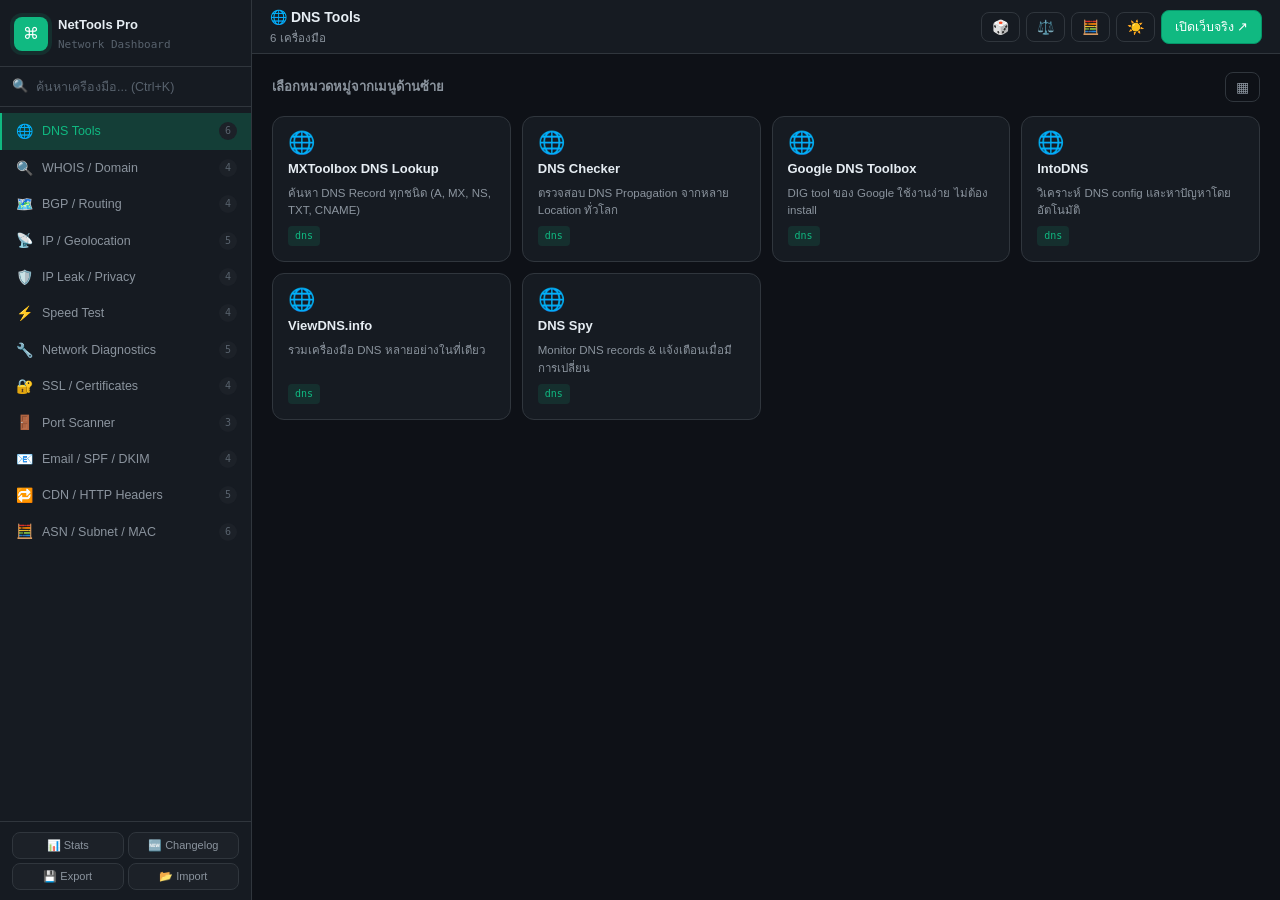
==== commit 5c8cc28c: "feat: complete v3 — all remaining features New Files: - vercel.json: SPA routing + Security Headers " ====
--- a/index.html
+++ b/index.html
@@ -8,10 +8,11 @@
   <meta property="og:url" content="https://tools-network.vercel.app/">
   <meta property="og:title" content="NetTools Pro — Network Dashboard">
   <meta property="og:description" content="รวมเครื่องมือ Network สำหรับ DNS, WHOIS, BGP, IP Leak, Speed Test และ Network Diagnostics ในที่เดียว">
-  <meta property="og:image" content="https://tools-network.vercel.app/og-image.png">
+  <meta property="og:image" content="https://tools-network.vercel.app/og-image.svg">
   <meta name="twitter:card" content="summary_large_image">
   <meta name="twitter:title" content="NetTools Pro — Network Dashboard">
   <meta name="twitter:description" content="รวมเครื่องมือ Network ในที่เดียว">
+  <meta name="twitter:image" content="https://tools-network.vercel.app/og-image.svg">
   <meta http-equiv="Content-Security-Policy" content="default-src 'self' https:; script-src 'self' 'unsafe-inline'; style-src 'self' 'unsafe-inline' https://fonts.googleapis.com; font-src https://fonts.gstatic.com; frame-src *;">
   <link rel="icon" type="image/svg+xml" href="data:image/svg+xml,<svg xmlns='http://www.w3.org/2000/svg' viewBox='0 0 32 32'><rect width='32' height='32' rx='8' fill='%2310b981'/><text x='16' y='22' text-anchor='middle' font-size='18' font-family='monospace' fill='white'>⌘</text></svg>">
   <link rel="apple-touch-icon" href="data:image/svg+xml,<svg xmlns='http://www.w3.org/2000/svg' viewBox='0 0 32 32'><rect width='32' height='32' rx='8' fill='%2310b981'/><text x='16' y='22' text-anchor='middle' font-size='18' font-family='monospace' fill='white'>⌘</text></svg>">
@@ -26,7 +27,7 @@
   <noscript>
     <div style="padding:2rem;text-align:center;font-family:sans-serif;background:#1a1a1a;color:#fff;min-height:100vh;display:flex;align-items:center;justify-content:center;flex-direction:column;">
       <h2>⚠️ JavaScript ถูกปิดใช้งาน</h2>
-      <p>NetTools Pro ต้องการ JavaScript เพื่อแสดงเครื่องมือ กรุณาเปิดใช้งาน JavaScript ในเบราว์เซอร์ของคุณ</p>
+      <p>NetTools Pro ต้องการ JavaScript กรุณาเปิดใช้งานใน browser</p>
     </div>
   </noscript>
 
@@ -51,16 +52,22 @@
 
       <nav class="nav-list" id="nav-list"></nav>
 
-      <!-- Recent Tools -->
       <div class="sidebar-section" id="recent-section" hidden>
         <div class="sidebar-section-title">🕐 เปิดล่าสุด</div>
         <nav class="nav-list fav-nav" id="recent-nav-list"></nav>
       </div>
 
-      <!-- Favorites -->
       <div class="sidebar-section" id="favorites-section" hidden>
         <div class="sidebar-section-title">⭐ รายการโปรด</div>
         <nav class="nav-list fav-nav" id="fav-nav-list"></nav>
+      </div>
+
+      <div class="sidebar-footer">
+        <button class="sidebar-footer-btn" onclick="showStats()" title="Stats Dashboard">📊 Stats</button>
+        <button class="sidebar-footer-btn" onclick="showChangelog()" title="What's New">🆕 Changelog</button>
+        <button class="sidebar-footer-btn" onclick="exportData()" title="Export Data">💾 Export</button>
+        <button class="sidebar-footer-btn" onclick="document.getElementById('import-input').click()" title="Import Data">📂 Import</button>
+        <input type="file" id="import-input" accept=".json" style="display:none" onchange="importData(event)">
       </div>
     </aside>
 
@@ -76,7 +83,8 @@
           </div>
         </div>
         <div class="actions">
-          <button class="btn ghost icon-btn" onclick="showCompare()" title="Compare Mode" id="compare-btn">⚖️</button>
+          <button class="btn ghost icon-btn" onclick="randomTool()" title="สุ่ม Tool 🎲" aria-label="สุ่ม Tool">🎲</button>
+          <button class="btn ghost icon-btn" onclick="showCompare()" title="Compare Mode">⚖️</button>
           <button class="btn ghost icon-btn" onclick="showSubnetCalc()" title="Subnet Calculator">🧮</button>
           <button class="btn ghost icon-btn" id="theme-toggle" onclick="toggleTheme()" title="สลับธีม"><span id="theme-icon">☀️</span></button>
           <button class="btn ghost" id="btn-back" onclick="backToGrid()" hidden>← กลับ</button>
@@ -84,7 +92,7 @@
         </div>
       </header>
 
-      <!-- Quick Launch / Pinned Bar -->
+      <!-- Quick Launch Bar -->
       <div class="quickbar" id="quickbar" hidden>
         <span class="quickbar-label">📌 Pinned</span>
         <div class="quickbar-list" id="quickbar-list"></div>
@@ -122,12 +130,10 @@
           <button class="tab-btn" id="tab-functions-btn" onclick="switchTab('functions')">ฟังก์ชัน</button>
           <button class="tab-btn" id="tab-iframe-btn" onclick="switchTab('iframe')">เปิดเว็บ</button>
         </div>
-        <div class="tab-content active" id="tab-info">
-          <div class="scroll" id="info-content"></div>
-        </div>
+        <div class="tab-content active" id="tab-info"><div class="scroll" id="info-content"></div></div>
         <div class="tab-content" id="tab-functions">
           <div class="scroll">
-            <div class="section-title">คำอธิบายฟังก์ชัน / เมนู / ข้อมูลในหน้านี้</div>
+            <div class="section-title">ฟังก์ชันและเมนูในเว็บไซต์นี้</div>
             <div class="function-grid" id="function-docs"></div>
           </div>
         </div>
@@ -145,8 +151,9 @@
               sandbox="allow-scripts allow-forms allow-popups allow-popups-to-escape-sandbox"
               onload="iframeLoaded()" onerror="iframeError()"></iframe>
             <div class="blocked" id="iframe-blocked" hidden>
-              <h3>🚫 เว็บไซต์นี้ไม่อนุญาตให้เปิดใน iframe</h3>
-              <p>บางเว็บตั้งค่า X-Frame-Options หรือ CSP ไว้ ให้กดเปิดใน Tab ใหม่แทน</p>
+              <div class="blocked-icon">🚫</div>
+              <h3>เว็บไซต์นี้ไม่อนุญาตให้เปิดใน iframe</h3>
+              <p>บางเว็บตั้งค่า X-Frame-Options หรือ CSP ไว้ ให้เปิดใน Tab ใหม่แทน</p>
               <button class="btn primary" onclick="openInNewTab()">เปิดใน Tab ใหม่ ↗</button>
             </div>
           </div>
@@ -156,21 +163,17 @@
       <!-- Compare Mode -->
       <section class="compare-panel" id="compare-panel" hidden>
         <div class="compare-header">
-          <h2>⚖️ Compare Mode — เปิด 2 เครื่องมือพร้อมกัน</h2>
+          <h2>⚖️ Compare Mode</h2>
           <button class="btn ghost" onclick="hideCompare()">✕ ปิด</button>
         </div>
         <div class="compare-selectors">
           <div class="compare-select-wrap">
             <label>เครื่องมือที่ 1</label>
-            <select id="compare-select-a" onchange="loadCompareFrame('a')">
-              <option value="">-- เลือกเครื่องมือ --</option>
-            </select>
+            <select id="compare-select-a" onchange="loadCompareFrame('a')"><option value="">-- เลือกเครื่องมือ --</option></select>
           </div>
           <div class="compare-select-wrap">
             <label>เครื่องมือที่ 2</label>
-            <select id="compare-select-b" onchange="loadCompareFrame('b')">
-              <option value="">-- เลือกเครื่องมือ --</option>
-            </select>
+            <select id="compare-select-b" onchange="loadCompareFrame('b')"><option value="">-- เลือกเครื่องมือ --</option></select>
           </div>
         </div>
         <div class="compare-frames">
@@ -198,9 +201,7 @@
             <h2>🧮 Subnet / CIDR Calculator</h2>
             <button class="btn ghost" onclick="hideSubnetCalc()">✕ ปิด</button>
           </div>
-          <div class="subnet-input-row">
-            <input type="text" id="subnet-input" placeholder="192.168.1.0/24 หรือ 10.0.0.1/255.255.255.0" class="subnet-input" oninput="calcSubnet(this.value)">
-          </div>
+          <input type="text" id="subnet-input" class="subnet-input" placeholder="192.168.1.0/24 หรือ 10.0.0.1/255.255.255.0" oninput="calcSubnet(this.value)">
           <div class="subnet-results" id="subnet-results"></div>
           <div class="subnet-examples">
             <span class="section-title">ตัวอย่าง:</span>
@@ -212,11 +213,65 @@
           </div>
         </div>
       </section>
+
+      <!-- Stats Dashboard -->
+      <section class="stats-panel" id="stats-panel" hidden>
+        <div class="scroll">
+          <div class="panel-header">
+            <h2>📊 Stats Dashboard</h2>
+            <button class="btn ghost" onclick="hideStats()">✕ ปิด</button>
+          </div>
+          <div id="stats-content"></div>
+        </div>
+      </section>
+
+      <!-- Changelog -->
+      <section class="stats-panel" id="changelog-panel" hidden>
+        <div class="scroll">
+          <div class="panel-header">
+            <h2>🆕 Changelog — What's New</h2>
+            <button class="btn ghost" onclick="hideChangelog()">✕ ปิด</button>
+          </div>
+          <div id="changelog-content"></div>
+        </div>
+      </section>
     </main>
   </div>
 
   <!-- Toast -->
   <div class="toast" id="toast"></div>
+
+  <!-- Tool Request Modal -->
+  <div class="modal-backdrop" id="modal-backdrop" hidden onclick="closeModal()"></div>
+  <div class="modal" id="tool-request-modal" hidden>
+    <div class="modal-header">
+      <h3>💡 แนะนำเครื่องมือใหม่</h3>
+      <button class="modal-close" onclick="closeModal()">✕</button>
+    </div>
+    <div class="modal-body">
+      <p class="modal-desc">แนะนำเครื่องมือที่อยากให้เพิ่มใน NetTools Pro — จะเปิด GitHub Issue ให้อัตโนมัติ</p>
+      <div class="form-group">
+        <label>ชื่อเครื่องมือ</label>
+        <input type="text" id="req-name" placeholder="เช่น Shodan, Censys...">
+      </div>
+      <div class="form-group">
+        <label>URL ของเว็บไซต์</label>
+        <input type="url" id="req-url" placeholder="https://...">
+      </div>
+      <div class="form-group">
+        <label>หมวดหมู่</label>
+        <select id="req-cat"></select>
+      </div>
+      <div class="form-group">
+        <label>รายละเอียดเพิ่มเติม</label>
+        <textarea id="req-desc" placeholder="ใช้ทำอะไร มีประโยชน์ยังไง..."></textarea>
+      </div>
+    </div>
+    <div class="modal-footer">
+      <button class="btn ghost" onclick="closeModal()">ยกเลิก</button>
+      <button class="btn primary" onclick="submitToolRequest()">📨 ส่งคำขอผ่าน GitHub</button>
+    </div>
+  </div>
 
   <script src="script.js"></script>
 </body>
--- a/style.css
+++ b/style.css
@@ -1,22 +1,25 @@
 /* ─── Variables ─────────────────────────────────────── */
 :root {
-  --bg:#0e1117; --bg2:#161b22; --bg3:#1c2128; --bg4:#21262d;
-  --border:#30363d; --border2:#21262d;
-  --text:#e6edf3; --text2:#8b949e; --text3:#58626d;
-  --accent:#10b981; --accent2:#059669; --accent-dim:rgba(16,185,129,.12); --accent-dim2:rgba(16,185,129,.22);
-  --danger:#f85149; --warn:#d29922; --warn-dim:rgba(210,153,34,.15);
-  --radius:8px; --radius-lg:12px;
-  --sidebar-w:252px; --topbar-h:54px;
-  --font:'IBM Plex Sans Thai',sans-serif; --mono:'IBM Plex Mono',monospace;
-  --shadow:0 4px 24px rgba(0,0,0,.45); --shadow-sm:0 2px 8px rgba(0,0,0,.3);
+  --bg:#0e1117;--bg2:#161b22;--bg3:#1c2128;--bg4:#21262d;
+  --border:#30363d;--border2:#21262d;
+  --text:#e6edf3;--text2:#8b949e;--text3:#58626d;
+  --accent:#10b981;--accent2:#059669;--accent-dim:rgba(16,185,129,.12);--accent-dim2:rgba(16,185,129,.22);
+  --danger:#f85149;--warn:#d29922;--info:#58a6ff;
+  --radius:8px;--radius-lg:12px;
+  --sidebar-w:252px;--topbar-h:54px;
+  --font:'IBM Plex Sans Thai',sans-serif;--mono:'IBM Plex Mono',monospace;
+  --shadow:0 4px 24px rgba(0,0,0,.45);--shadow-sm:0 2px 8px rgba(0,0,0,.3);
   --t:.17s ease;
 }
-[data-theme="light"] {
-  --bg:#f6f8fa; --bg2:#ffffff; --bg3:#f0f2f5; --bg4:#e8eaed;
-  --border:#d0d7de; --border2:#e8eaed;
-  --text:#1f2328; --text2:#636c76; --text3:#9198a1;
-  --accent:#0d9668; --accent2:#0a7a56; --accent-dim:rgba(13,150,104,.1); --accent-dim2:rgba(13,150,104,.2);
-  --shadow:0 4px 24px rgba(0,0,0,.1); --shadow-sm:0 2px 8px rgba(0,0,0,.08);
+[data-theme="light"]{
+  --bg:#f6f8fa;--bg2:#ffffff;--bg3:#f0f2f5;--bg4:#e8eaed;
+  --border:#d0d7de;--border2:#e8eaed;
+  --text:#1f2328;--text2:#636c76;--text3:#9198a1;
+  --accent:#0d9668;--accent2:#0a7a56;--accent-dim:rgba(13,150,104,.1);--accent-dim2:rgba(13,150,104,.2);
+  --shadow:0 4px 24px rgba(0,0,0,.1);--shadow-sm:0 2px 8px rgba(0,0,0,.08);
+}
+@media (prefers-reduced-motion:reduce){
+  *,*::before,*::after{animation-duration:.01ms!important;transition-duration:.01ms!important}
 }
 
 /* ─── Reset ──────────────────────────────────────────── */
@@ -33,16 +36,16 @@
 
 .brand{display:flex;align-items:center;gap:10px;padding:15px 14px 13px;border-bottom:1px solid var(--border);flex-shrink:0}
 .brand-icon{width:34px;height:34px;background:var(--accent);border-radius:8px;display:flex;align-items:center;justify-content:center;font-size:16px;color:#fff;flex-shrink:0;box-shadow:0 0 0 4px var(--accent-dim)}
-.brand-title{font-size:13px;font-weight:600;color:var(--text);letter-spacing:.02em}
+.brand-title{font-size:13px;font-weight:600;color:var(--text)}
 .brand-sub{font-size:11px;color:var(--text3);font-family:var(--mono)}
-.sidebar-close-btn{display:none;margin-left:auto;background:none;border:none;color:var(--text2);font-size:16px;cursor:pointer;padding:4px 6px;border-radius:4px;transition:color var(--t)}
+.sidebar-close-btn{display:none;margin-left:auto;background:none;border:none;color:var(--text2);font-size:16px;cursor:pointer;padding:4px 6px;border-radius:4px}
 .sidebar-close-btn:hover{color:var(--text)}
 
 .sidebar-search{display:flex;align-items:center;gap:8px;padding:9px 12px;border-bottom:1px solid var(--border);flex-shrink:0}
 .search-icon{font-size:13px;flex-shrink:0;color:var(--text3)}
 .sidebar-search input{flex:1;background:none;border:none;outline:none;font-size:12.5px;font-family:var(--font);color:var(--text);caret-color:var(--accent)}
 .sidebar-search input::placeholder{color:var(--text3)}
-.search-clear{background:none;border:none;color:var(--text3);cursor:pointer;font-size:11px;padding:2px 4px;border-radius:3px;transition:color var(--t)}
+.search-clear{background:none;border:none;color:var(--text3);cursor:pointer;font-size:11px;padding:2px 4px;border-radius:3px}
 .search-clear:hover{color:var(--danger)}
 
 .nav-list{flex:1;overflow-y:auto;padding:6px 0;scrollbar-width:thin;scrollbar-color:var(--border) transparent}
@@ -52,12 +55,18 @@
 .nav-item{display:flex;align-items:center;gap:9px;padding:7px 14px;cursor:pointer;color:var(--text2);font-size:12.5px;font-weight:500;border-left:2px solid transparent;transition:all var(--t);user-select:none}
 .nav-item:hover{background:var(--accent-dim);color:var(--text)}
 .nav-item.active{background:var(--accent-dim2);color:var(--accent);border-left-color:var(--accent)}
+.nav-item:focus-visible{outline:2px solid var(--accent);outline-offset:-2px}
 .nav-icon{font-size:14px;flex-shrink:0}
 .nav-count{margin-left:auto;font-size:10px;font-family:var(--mono);color:var(--text3);background:var(--bg3);padding:1px 6px;border-radius:10px}
 
 .sidebar-section{border-top:1px solid var(--border);padding-top:4px;flex-shrink:0}
 .sidebar-section-title{font-size:10px;text-transform:uppercase;letter-spacing:.08em;color:var(--text3);padding:8px 14px 4px;font-weight:700}
 .fav-nav{flex:unset;max-height:150px}
+
+/* Sidebar Footer */
+.sidebar-footer{display:flex;flex-wrap:wrap;gap:4px;padding:10px 12px;border-top:1px solid var(--border);flex-shrink:0}
+.sidebar-footer-btn{flex:1;min-width:calc(50% - 4px);background:var(--bg3);border:1px solid var(--border);border-radius:var(--radius);color:var(--text2);font-size:11px;font-family:var(--font);padding:6px 4px;cursor:pointer;transition:all var(--t);text-align:center}
+.sidebar-footer-btn:hover{background:var(--accent-dim);border-color:var(--accent);color:var(--accent)}
 
 /* ─── Main ───────────────────────────────────────────── */
 .main{flex:1;display:flex;flex-direction:column;overflow:hidden;min-width:0}
@@ -68,7 +77,7 @@
 .topbar-info{min-width:0}
 .topbar-info h1{font-size:14px;font-weight:600;color:var(--text);white-space:nowrap;overflow:hidden;text-overflow:ellipsis}
 .topbar-info p{font-size:11.5px;color:var(--text2);white-space:nowrap;overflow:hidden;text-overflow:ellipsis}
-.hamburger-btn{display:none;flex-direction:column;gap:4px;background:none;border:none;cursor:pointer;padding:6px;border-radius:var(--radius);flex-shrink:0;transition:background var(--t)}
+.hamburger-btn{display:none;flex-direction:column;gap:4px;background:none;border:none;cursor:pointer;padding:6px;border-radius:var(--radius);flex-shrink:0}
 .hamburger-btn:hover{background:var(--accent-dim)}
 .hamburger-btn span{display:block;width:18px;height:2px;background:var(--text2);border-radius:2px}
 .actions{display:flex;gap:6px;align-items:center;flex-shrink:0}
@@ -77,25 +86,23 @@
 .quickbar{display:flex;align-items:center;gap:8px;padding:6px 18px;border-bottom:1px solid var(--border);background:var(--bg2);flex-shrink:0;overflow-x:auto;scrollbar-width:none}
 .quickbar::-webkit-scrollbar{display:none}
 .quickbar-label{font-size:11px;color:var(--text3);white-space:nowrap;flex-shrink:0;font-family:var(--mono)}
-.quickbar-list{display:flex;gap:6px;align-items:center;flex:1;overflow-x:auto;scrollbar-width:none}
+.quickbar-list{display:flex;gap:6px;flex:1;overflow-x:auto;scrollbar-width:none}
 .quickbar-list::-webkit-scrollbar{display:none}
 .quickbar-chip{display:flex;align-items:center;gap:5px;padding:4px 10px;background:var(--bg3);border:1px solid var(--border);border-radius:20px;font-size:11.5px;color:var(--text2);cursor:pointer;white-space:nowrap;transition:all var(--t);flex-shrink:0}
 .quickbar-chip:hover{background:var(--accent-dim);border-color:var(--accent);color:var(--accent)}
-.quickbar-chip .chip-icon{font-size:12px}
-.quickbar-chip .chip-remove{font-size:10px;color:var(--text3);margin-left:2px;padding:0 2px;border-radius:2px;background:none;border:none;cursor:pointer;line-height:1}
-.quickbar-chip .chip-remove:hover{color:var(--danger)}
-.quickbar-chip.pin-mode-active{border-style:dashed;border-color:var(--warn)}
+.quickbar-chip:focus-visible{outline:2px solid var(--accent)}
+.chip-remove{font-size:10px;color:var(--text3);margin-left:2px;padding:0 2px;background:none;border:none;cursor:pointer}
+.chip-remove:hover{color:var(--danger)}
 .quickbar-manage{font-size:12px;flex-shrink:0}
 
 /* ─── Buttons ────────────────────────────────────────── */
 .btn{padding:6px 13px;border-radius:var(--radius);font-size:12.5px;font-family:var(--font);font-weight:500;cursor:pointer;border:1px solid transparent;transition:all var(--t);white-space:nowrap;display:inline-flex;align-items:center;gap:5px}
+.btn:focus-visible{outline:2px solid var(--accent);outline-offset:2px}
 .btn.primary{background:var(--accent);color:#fff;border-color:var(--accent2)}
 .btn.primary:hover{background:var(--accent2)}
 .btn.ghost{background:transparent;color:var(--text2);border-color:var(--border)}
 .btn.ghost:hover{background:var(--bg3);color:var(--text);border-color:var(--text3)}
 .btn.icon-btn{padding:6px 10px;font-size:14px}
-.btn.danger{background:transparent;color:var(--danger);border-color:var(--danger)}
-.btn.danger:hover{background:rgba(248,81,73,.1)}
 
 /* ─── Grid ───────────────────────────────────────────── */
 .grid-wrap{flex:1;overflow-y:auto;padding:18px 20px}
@@ -107,7 +114,7 @@
 .grid.list-view{grid-template-columns:1fr}
 
 /* Skeleton */
-.skeleton-grid{display:grid;grid-template-columns:repeat(auto-fill,minmax(200px,1fr));gap:11px;margin-bottom:0}
+.skeleton-grid{display:grid;grid-template-columns:repeat(auto-fill,minmax(200px,1fr));gap:11px}
 .skeleton-card{height:130px;background:var(--bg2);border:1px solid var(--border);border-radius:var(--radius-lg);position:relative;overflow:hidden}
 .skeleton-card::after{content:'';position:absolute;inset:0;background:linear-gradient(90deg,transparent 0%,rgba(255,255,255,.04) 50%,transparent 100%);animation:shimmer 1.4s infinite}
 @keyframes shimmer{0%{transform:translateX(-100%)}100%{transform:translateX(100%)}}
@@ -117,6 +124,7 @@
 .tool-card::before{content:'';position:absolute;inset:0;background:var(--accent-dim);opacity:0;transition:opacity var(--t)}
 .tool-card:hover{border-color:var(--accent);transform:translateY(-2px);box-shadow:var(--shadow)}
 .tool-card:hover::before{opacity:1}
+.tool-card:focus-visible{outline:2px solid var(--accent);outline-offset:2px;transform:translateY(-2px)}
 .tool-card:active{transform:translateY(0)}
 .grid.list-view .tool-card{flex-direction:row;align-items:center;gap:12px;padding:11px 15px}
 .grid.list-view .tool-card-desc{display:none}
@@ -125,15 +133,12 @@
 .tool-card-name{font-size:13px;font-weight:600;color:var(--text);line-height:1.3}
 .tool-card-desc{font-size:11.5px;color:var(--text2);line-height:1.5;flex:1}
 .tool-card-tag{font-size:10px;font-family:var(--mono);color:var(--accent);background:var(--accent-dim);padding:2px 7px;border-radius:4px;align-self:flex-start}
-.list-view .tool-card-tag{margin-left:auto}
-
-/* Stats badge */
-.tool-card-stats{font-size:10px;font-family:var(--mono);color:var(--text3);margin-top:auto}
-.list-view .tool-card-stats{margin-top:0;margin-left:8px}
-
-/* Action buttons on card */
+.tool-card-stats{font-size:10px;font-family:var(--mono);color:var(--text3)}
+.list-view .tool-card-tag,.list-view .tool-card-stats{margin-left:auto}
+
+/* Card action buttons */
 .tool-card-actions{position:absolute;top:9px;right:9px;display:flex;gap:4px;opacity:0;transition:opacity var(--t)}
-.tool-card:hover .tool-card-actions{opacity:1}
+.tool-card:hover .tool-card-actions,.tool-card:focus-visible .tool-card-actions{opacity:1}
 .card-action-btn{background:var(--bg3);border:1px solid var(--border);font-size:12px;cursor:pointer;padding:3px 6px;border-radius:5px;color:var(--text3);transition:all var(--t);line-height:1}
 .card-action-btn:hover{color:var(--text);border-color:var(--text3)}
 .card-action-btn.fav-active{color:#f59e0b;border-color:#f59e0b;background:rgba(245,158,11,.1)}
@@ -150,6 +155,7 @@
 .tab-btn{padding:11px 15px;background:none;border:none;border-bottom:2px solid transparent;color:var(--text2);font-size:13px;font-family:var(--font);font-weight:500;cursor:pointer;transition:all var(--t);margin-bottom:-1px}
 .tab-btn:hover{color:var(--text)}
 .tab-btn.active{color:var(--accent);border-bottom-color:var(--accent)}
+.tab-btn:focus-visible{outline:2px solid var(--accent);outline-offset:-2px}
 .tab-content{display:none;flex:1;overflow:hidden;min-height:0}
 .tab-content.active{display:flex;flex-direction:column}
 
@@ -157,7 +163,7 @@
 .scroll::-webkit-scrollbar{width:6px}
 .scroll::-webkit-scrollbar-thumb{background:var(--border);border-radius:6px}
 
-/* Info content */
+/* Info */
 #info-content .tool-title{font-size:20px;font-weight:700;color:var(--text);margin-bottom:6px;display:flex;align-items:center;gap:12px}
 #info-content .tool-url{font-family:var(--mono);font-size:12px;color:var(--accent);margin-bottom:12px;word-break:break-all}
 #info-content .tool-desc{font-size:13.5px;color:var(--text2);line-height:1.7;margin-bottom:18px}
@@ -166,13 +172,12 @@
 .tag.clickable{cursor:pointer;transition:all var(--t)}
 .tag.clickable:hover{background:var(--accent-dim);border-color:var(--accent);color:var(--accent)}
 
-.action-row{display:flex;gap:8px;flex-wrap:wrap;align-items:center;margin-bottom:20px}
-.stats-row{display:flex;gap:16px;flex-wrap:wrap;margin-bottom:20px}
+.action-row{display:flex;gap:8px;flex-wrap:wrap;margin-bottom:20px}
+.stats-row{display:flex;gap:20px;flex-wrap:wrap;margin-bottom:20px}
 .stat-item{display:flex;flex-direction:column;gap:2px}
 .stat-label{font-size:10px;color:var(--text3);text-transform:uppercase;letter-spacing:.06em;font-family:var(--mono)}
-.stat-value{font-size:18px;font-weight:700;color:var(--text);font-family:var(--mono)}
-
-/* Note */
+.stat-value{font-size:20px;font-weight:700;color:var(--text);font-family:var(--mono)}
+
 .note-box{background:var(--bg3);border:1px solid var(--border);border-radius:var(--radius);padding:14px;margin-bottom:20px}
 .note-box-label{font-size:11px;color:var(--text3);margin-bottom:8px;font-weight:600;text-transform:uppercase;letter-spacing:.06em}
 .note-textarea{width:100%;background:none;border:none;outline:none;font-size:13px;font-family:var(--font);color:var(--text);resize:none;line-height:1.6;min-height:60px}
@@ -182,7 +187,6 @@
 .function-grid{display:grid;grid-template-columns:repeat(auto-fill,minmax(180px,1fr));gap:9px}
 .function-item{background:var(--bg3);border:1px solid var(--border);border-radius:var(--radius);padding:11px}
 .function-item-name{font-size:12.5px;font-weight:600;color:var(--text);margin-bottom:3px}
-.function-item-desc{font-size:11.5px;color:var(--text2);line-height:1.5}
 
 /* Iframe */
 .iframe-bar{display:flex;align-items:center;gap:7px;padding:7px 14px;border-bottom:1px solid var(--border);background:var(--bg2);flex-shrink:0;flex-wrap:wrap}
@@ -193,6 +197,7 @@
 .spinner{width:26px;height:26px;border:3px solid var(--border);border-top-color:var(--accent);border-radius:50%;animation:spin .7s linear infinite}
 @keyframes spin{to{transform:rotate(360deg)}}
 .blocked{position:absolute;inset:0;display:flex;flex-direction:column;align-items:center;justify-content:center;gap:12px;background:var(--bg);text-align:center;padding:32px;z-index:2}
+.blocked-icon{font-size:40px}
 .blocked h3{font-size:15px;color:var(--text)}
 .blocked p{font-size:12.5px;color:var(--text2);max-width:380px;line-height:1.6}
 
@@ -202,30 +207,74 @@
 .compare-header h2{font-size:14px;font-weight:600;color:var(--text)}
 .compare-selectors{display:flex;gap:12px;padding:12px 18px;border-bottom:1px solid var(--border);background:var(--bg2);flex-shrink:0}
 .compare-select-wrap{flex:1;display:flex;flex-direction:column;gap:5px}
-.compare-select-wrap label{font-size:11px;color:var(--text3);font-weight:600;text-transform:uppercase;letter-spacing:.06em}
+.compare-select-wrap label{font-size:11px;color:var(--text3);font-weight:700;text-transform:uppercase;letter-spacing:.06em}
 .compare-select-wrap select{background:var(--bg3);border:1px solid var(--border);border-radius:var(--radius);color:var(--text);font-size:12.5px;font-family:var(--font);padding:6px 10px;outline:none;cursor:pointer;transition:border-color var(--t)}
 .compare-select-wrap select:focus{border-color:var(--accent)}
-.compare-frames{flex:1;display:flex;gap:0;overflow:hidden;min-height:0}
+.compare-frames{flex:1;display:flex;overflow:hidden;min-height:0}
 .compare-frame-wrap{flex:1;display:flex;flex-direction:column;border-right:1px solid var(--border);overflow:hidden}
 .compare-frame-wrap:last-child{border-right:none}
 .compare-frame-bar{padding:6px 12px;font-size:11.5px;color:var(--text2);background:var(--bg2);border-bottom:1px solid var(--border);font-family:var(--mono);white-space:nowrap;overflow:hidden;text-overflow:ellipsis}
 
-/* ─── Subnet Calculator ──────────────────────────────── */
+/* ─── Subnet ─────────────────────────────────────────── */
 .subnet-panel{flex:1;overflow:hidden;display:flex;flex-direction:column}
 .subnet-header{display:flex;align-items:center;justify-content:space-between;margin-bottom:20px}
-.subnet-header h2{font-size:16px;font-weight:700;color:var(--text)}
-.subnet-input{width:100%;background:var(--bg2);border:2px solid var(--border);border-radius:var(--radius);color:var(--text);font-size:15px;font-family:var(--mono);padding:10px 14px;outline:none;transition:border-color var(--t);margin-bottom:20px}
+.subnet-header h2{font-size:16px;font-weight:700}
+.subnet-input{width:100%;background:var(--bg2);border:2px solid var(--border);border-radius:var(--radius);color:var(--text);font-size:15px;font-family:var(--mono);padding:10px 14px;outline:none;transition:border-color var(--t);margin-bottom:20px;display:block}
 .subnet-input:focus{border-color:var(--accent)}
-.subnet-input-row{margin-bottom:0}
 .subnet-results{display:grid;grid-template-columns:repeat(auto-fill,minmax(220px,1fr));gap:10px;margin-bottom:20px}
-.subnet-row{background:var(--bg2);border:1px solid var(--border);border-radius:var(--radius);padding:12px 14px;display:flex;flex-direction:column;gap:3px;cursor:pointer;transition:border-color var(--t)}
+.subnet-row{background:var(--bg2);border:1px solid var(--border);border-radius:var(--radius);padding:12px 14px;cursor:pointer;transition:border-color var(--t)}
 .subnet-row:hover{border-color:var(--accent)}
+.subnet-row:focus-visible{outline:2px solid var(--accent)}
 .subnet-row-label{font-size:10.5px;color:var(--text3);text-transform:uppercase;letter-spacing:.07em;font-weight:700}
 .subnet-row-value{font-size:14px;font-family:var(--mono);color:var(--text);font-weight:600}
 .subnet-row-copy{font-size:10px;color:var(--accent);margin-top:2px}
 .subnet-error{color:var(--danger);font-size:13px;padding:12px;background:rgba(248,81,73,.08);border:1px solid rgba(248,81,73,.2);border-radius:var(--radius)}
-.subnet-examples{display:flex;align-items:center;gap:8px;flex-wrap:wrap;margin-top:4px}
+.subnet-examples{display:flex;align-items:center;gap:8px;flex-wrap:wrap}
 .subnet-examples .section-title{margin-bottom:0}
+
+/* ─── Stats / Changelog Panels ───────────────────────── */
+.stats-panel{flex:1;overflow:hidden;display:flex;flex-direction:column}
+.panel-header{display:flex;align-items:center;justify-content:space-between;margin-bottom:24px}
+.panel-header h2{font-size:16px;font-weight:700}
+
+/* Stats grid */
+.stats-overview{display:grid;grid-template-columns:repeat(auto-fill,minmax(160px,1fr));gap:12px;margin-bottom:28px}
+.stats-card{background:var(--bg2);border:1px solid var(--border);border-radius:var(--radius-lg);padding:16px}
+.stats-card-value{font-size:28px;font-weight:800;color:var(--accent);font-family:var(--mono)}
+.stats-card-label{font-size:12px;color:var(--text2);margin-top:4px}
+
+.top-tools-list{display:flex;flex-direction:column;gap:8px;margin-bottom:28px}
+.top-tool-row{display:flex;align-items:center;gap:10px;padding:10px 14px;background:var(--bg2);border:1px solid var(--border);border-radius:var(--radius)}
+.top-tool-rank{font-size:16px;font-weight:800;font-family:var(--mono);color:var(--text3);width:28px;flex-shrink:0}
+.top-tool-name{flex:1;font-size:13px;font-weight:600}
+.top-tool-count{font-family:var(--mono);font-size:12px;color:var(--accent);background:var(--accent-dim);padding:2px 8px;border-radius:4px}
+.top-tool-bar-wrap{width:100px;height:6px;background:var(--bg3);border-radius:3px;overflow:hidden;flex-shrink:0}
+.top-tool-bar{height:100%;background:var(--accent);border-radius:3px;transition:width .6s ease}
+
+/* Changelog */
+.changelog-version{margin-bottom:28px}
+.changelog-version-title{display:flex;align-items:center;gap:10px;margin-bottom:14px}
+.changelog-version-badge{font-size:11px;font-family:var(--mono);background:var(--accent);color:#fff;padding:3px 10px;border-radius:20px}
+.changelog-version-date{font-size:12px;color:var(--text3)}
+.changelog-items{display:flex;flex-direction:column;gap:6px}
+.changelog-item{display:flex;gap:10px;font-size:13px;color:var(--text2);line-height:1.5}
+.changelog-item-icon{flex-shrink:0}
+
+/* ─── Modal ──────────────────────────────────────────── */
+.modal-backdrop{position:fixed;inset:0;background:rgba(0,0,0,.6);z-index:200;backdrop-filter:blur(3px)}
+.modal{position:fixed;top:50%;left:50%;transform:translate(-50%,-50%);background:var(--bg2);border:1px solid var(--border);border-radius:var(--radius-lg);width:min(480px,90vw);z-index:201;box-shadow:var(--shadow);display:flex;flex-direction:column;max-height:90vh}
+.modal-header{display:flex;align-items:center;justify-content:space-between;padding:16px 20px;border-bottom:1px solid var(--border)}
+.modal-header h3{font-size:15px;font-weight:700}
+.modal-close{background:none;border:none;color:var(--text2);font-size:16px;cursor:pointer;padding:4px 8px;border-radius:4px}
+.modal-close:hover{color:var(--text);background:var(--bg3)}
+.modal-body{padding:20px;overflow-y:auto;flex:1}
+.modal-desc{font-size:13px;color:var(--text2);margin-bottom:16px;line-height:1.6}
+.form-group{margin-bottom:14px}
+.form-group label{display:block;font-size:11.5px;font-weight:600;color:var(--text2);margin-bottom:6px;text-transform:uppercase;letter-spacing:.05em}
+.form-group input,.form-group select,.form-group textarea{width:100%;background:var(--bg3);border:1px solid var(--border);border-radius:var(--radius);color:var(--text);font-size:13px;font-family:var(--font);padding:8px 12px;outline:none;transition:border-color var(--t)}
+.form-group input:focus,.form-group select:focus,.form-group textarea:focus{border-color:var(--accent)}
+.form-group textarea{resize:vertical;min-height:80px;line-height:1.5}
+.modal-footer{display:flex;justify-content:flex-end;gap:8px;padding:14px 20px;border-top:1px solid var(--border)}
 
 /* ─── Toast ──────────────────────────────────────────── */
 .toast{position:fixed;bottom:22px;right:22px;background:var(--bg2);border:1px solid var(--border);border-radius:var(--radius);padding:10px 16px;font-size:13px;color:var(--text);box-shadow:var(--shadow);z-index:9999;display:flex;align-items:center;gap:8px;transform:translateY(80px);opacity:0;transition:all .3s cubic-bezier(.34,1.56,.64,1);pointer-events:none}
@@ -236,6 +285,16 @@
 
 /* ─── Highlight ──────────────────────────────────────── */
 mark.highlight{background:var(--warn);color:#1c1c1c;border-radius:2px;padding:0 2px}
+
+/* ─── Print ──────────────────────────────────────────── */
+@media print{
+  .sidebar,.topbar,.quickbar,.tab-bar,.actions,.tool-card-actions{display:none!important}
+  .main{overflow:visible}
+  .subnet-panel,.stats-panel{flex:none;overflow:visible}
+  .scroll{overflow:visible;padding:0}
+  body{background:white;color:black}
+  .subnet-row{border:1px solid #ccc;break-inside:avoid}
+}
 
 /* ─── Responsive ─────────────────────────────────────── */
 @media(max-width:768px){
@@ -245,18 +304,15 @@
   .sidebar-backdrop{display:none}
   .sidebar-close-btn{display:flex;align-items:center}
   .hamburger-btn{display:flex}
-  .main{width:100%}
-  .topbar{padding:0 12px}
-  .topbar-info p{display:none}
   .grid{grid-template-columns:repeat(auto-fill,minmax(150px,1fr));gap:8px}
   .grid-wrap{padding:12px}
   .compare-frames{flex-direction:column}
   .compare-frame-wrap{border-right:none;border-bottom:1px solid var(--border)}
+  .topbar-info p,.url-box{display:none}
 }
 @media(max-width:480px){
   .grid{grid-template-columns:1fr 1fr}
   .subnet-results{grid-template-columns:1fr 1fr}
-  .url-box{display:none}
-}
-
+  .stats-overview{grid-template-columns:1fr 1fr}
+}
 [hidden]{display:none!important}
